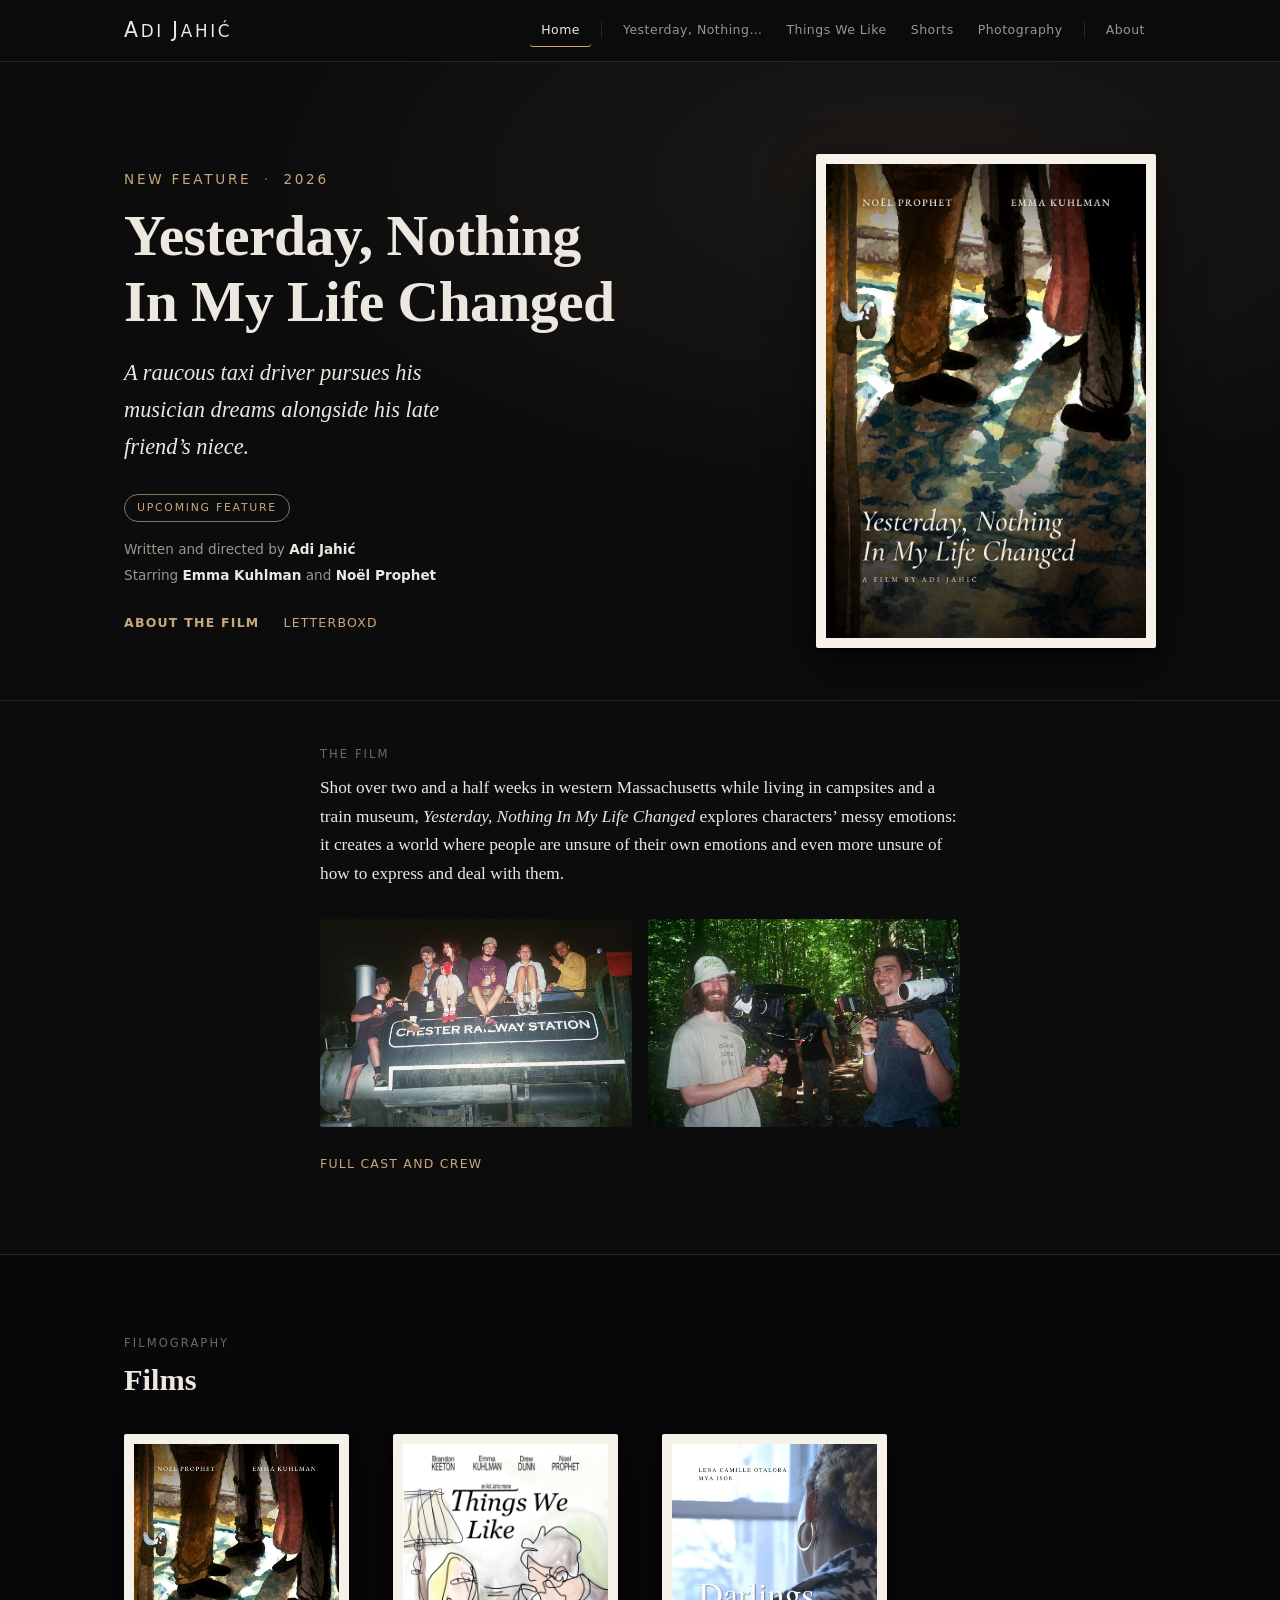
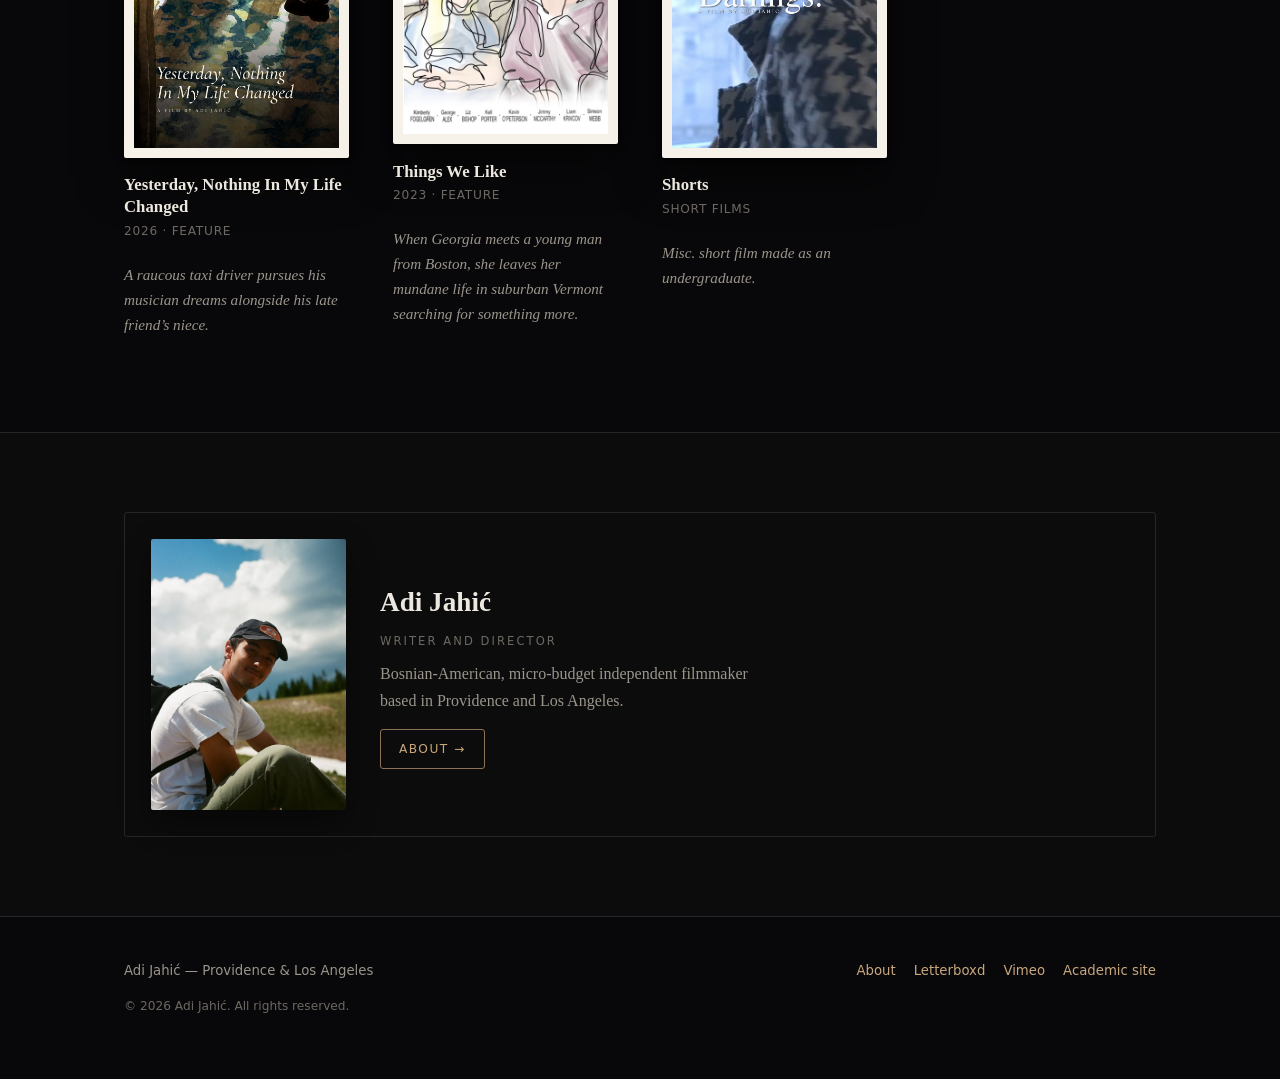
==== index.html @ 321cca29 "Shorts: Darlings and Words That Can't Be Unsaid, with credits and loglines" ====
<!DOCTYPE html>
<html lang="en">
<head>
<meta charset="UTF-8">
<meta name="viewport" content="width=device-width, initial-scale=1.0">
<title>Adi Jahić — Films</title>
<meta name="description" content="Films by Adi Jahić, micro-budget independent filmmaker based in Providence and Los Angeles. Yesterday, Nothing In My Life Changed (2026) and Things We Like (2023).">
<meta name="author" content="Adi Jahić">
<link rel="icon" href="images/favicon_io/favicon.ico" sizes="any">
<link rel="icon" href="images/favicon_io/favicon-32x32.png" sizes="32x32" type="image/png">
<link rel="icon" href="images/favicon_io/favicon-16x16.png" sizes="16x16" type="image/png">
<link rel="apple-touch-icon" href="images/favicon_io/apple-touch-icon.png">
<link rel="manifest" href="images/favicon_io/site.webmanifest">
<link rel="canonical" href="https://filmsbyadijahic.com/">
<meta property="og:url" content="https://filmsbyadijahic.com/">
<meta property="og:type" content="website">
<meta property="og:site_name" content="Adi Jahić — Films">
<meta property="og:title" content="Yesterday, Nothing In My Life Changed">
<meta property="og:description" content="A raucous taxi driver pursues his musician dreams alongside his late friend's niece. A new feature written and directed by Adi Jahić.">
<meta property="og:image" content="images/ynimlc-poster-cropped.jpg">
<link rel="stylesheet" href="css/styles.css?v=202610011833">
</head>
<body>

<!-- ======================= HEADER / NAV ======================= -->
<header class="site-header">
  <nav class="nav-inner" aria-label="Main">
    <a class="brand" href="/"><span class="brand-cap">A</span>di <span class="brand-cap">J</span>ahić</a>
    <button class="nav-toggle" type="button" aria-expanded="false" aria-controls="nav-links">Menu</button>
    <ul class="nav-links" id="nav-links">
      <li><a href="/" aria-current="page">Home</a></li>
      <li class="nav-sep" aria-hidden="true"></li>
      <li><a href="films/yesterday-nothing-in-my-life-changed.html" title="Yesterday, Nothing In My Life Changed">Yesterday, Nothing&hellip;</a></li>
      <li><a href="films/things-we-like.html">Things We Like</a></li>
      <li><a href="films/shorts.html">Shorts</a></li>
      <li><a href="photography.html">Photography</a></li>
      <li class="nav-sep" aria-hidden="true"></li>
      <li><a href="about.html">About</a></li>
    </ul>
  </nav>
</header>

<main>

  <!-- ======================= HERO: THE NEW FEATURE ======================= -->
  <section class="hero">
    <div class="hero-inner">
      <div>
        <p class="eyebrow">New feature <span class="dot">&middot;</span> 2026</p>
        <h1 class="hero-title">Yesterday, Nothing In My Life Changed</h1>
        <p class="hero-logline">A raucous taxi driver pursues his musician dreams alongside his late friend&rsquo;s niece.</p>
        <p class="status">Upcoming feature</p>
        <p class="hero-credit">
          Written and directed by <strong>Adi Jahić</strong><br>
          Starring <strong>Emma Kuhlman</strong> and <strong>Noël Prophet</strong>
        </p>
        <div class="btn-row">
          <a class="btn btn-primary" href="films/yesterday-nothing-in-my-life-changed.html">About the film</a>
          <a class="btn" href="https://boxd.it/NCqI" target="_blank" rel="noopener">Letterboxd</a>
        </div>
      </div>
      <a class="poster poster-hero" href="films/yesterday-nothing-in-my-life-changed.html">
      <img src="images/ynimlc-poster-cropped.jpg" alt="Poster for Yesterday, Nothing In My Life Changed: a watercolour looking up from the floor at figures standing on a patterned carpet." width="810" height="1200">
      </a>
    </div>
  </section>

  <!-- ======================= THE FILM ======================= -->
  <section class="section section-note">
    <div class="wrap note-col">
      <p class="eyebrow">The film</p>
      <p class="film-note">Shot over two and a half weeks in western Massachusetts while living in
      campsites and a train museum, <em>Yesterday, Nothing In My Life Changed</em> explores
      characters&rsquo; messy emotions: it creates a world where people are unsure of their own
      emotions and even more unsure of how to express and deal with them.</p>
      <ul class="note-shots">
        <li><img src="images/bts/web/00018_19A.jpg" alt="The cast and crew on the Chester Railway Station sign" width="1199" height="800" loading="lazy" decoding="async"></li>
        <li><img src="images/bts/web/00089_25A.jpg" alt="The camera crew shooting in the woods in western Massachusetts" width="1199" height="800" loading="lazy" decoding="async"></li>
      </ul>
      <div class="btn-row">
        <a class="btn" href="films/yesterday-nothing-in-my-life-changed.html">Full cast and crew</a>
      </div>
    </div>
  </section>


  <!-- ======================= FILM INDEX ======================= -->
  <section class="section section-sunken">
    <div class="wrap">
      <div class="section-head">
        <p class="eyebrow">Filmography</p>
        <h2>Films</h2>
      </div>

      <ul class="film-grid">
        <li>
          <a class="poster" href="films/yesterday-nothing-in-my-life-changed.html">
            <img src="images/ynimlc-poster-cropped.jpg" alt="Poster for Yesterday, Nothing In My Life Changed: a watercolour looking up from the floor at figures standing on a patterned carpet." width="810" height="1200">
          </a>
          <p class="film-card-title">Yesterday, Nothing In My Life Changed</p>
          <p class="film-card-meta">2026 &middot; Feature</p>
          <p class="film-card-logline">A raucous taxi driver pursues his musician dreams alongside his late friend&rsquo;s niece.</p>
        </li>

        <li>
          <a class="poster" href="films/things-we-like.html">
            <img src="images/things-we-like-poster.webp" alt="Poster for Things We Like" width="904" height="1280">
          </a>
          <p class="film-card-title">Things We Like</p>
          <p class="film-card-meta">2023 &middot; Feature</p>
          <p class="film-card-logline">When Georgia meets a young man from Boston, she leaves her mundane life in suburban Vermont searching for something more.</p>
        </li>

        <li>
          <a class="poster" href="films/shorts.html">
            <img src="images/darlings-poster.jpg" alt="Poster for Darlings: a woman at a window, seen from behind." width="810" height="1200">
          </a>
          <p class="film-card-title">Shorts</p>
          <p class="film-card-meta">Short films</p>
          <p class="film-card-logline">Misc. short film made as an undergraduate.</p>
        </li>
      </ul>
    </div>
  </section>


  <!-- ======================= WHO MADE THESE ======================= -->
  <section class="section">
    <div class="wrap">
      <a class="about-band" href="about.html">
        <img src="images/me.JPEG" alt="Adi Jahić" width="1024" height="1545">
        <div class="about-band-text">
          <p class="about-band-name">Adi Jahić</p>
          <p class="eyebrow">Writer and director</p>
          <p class="about-band-bio">Bosnian-American, micro-budget independent filmmaker based in
            Providence and Los Angeles.</p>
          <p class="about-band-more">About <span aria-hidden="true">&rarr;</span></p>
        </div>
      </a>
    </div>
  </section>
</main>

<!-- ======================= FOOTER ======================= -->
<footer class="site-footer">
  <div class="footer-inner">
    <div>
      <p>Adi Jahić &mdash; Providence &amp; Los Angeles</p>
      <p class="footer-note">&copy; <span data-year>2026</span> Adi Jahić. All rights reserved.</p>
    </div>
    <ul class="footer-links">
      <li><a href="about.html">About</a></li>
      <li><a href="https://letterboxd.com/godspeed_aj/" target="_blank" rel="noopener">Letterboxd</a></li>
      <li><a href="https://vimeo.com/adijahic" target="_blank" rel="noopener">Vimeo</a></li>
      <li><a href="https://adijahic.github.io" target="_blank" rel="noopener">Academic site</a></li>
    </ul>
  </div>
</footer>

<script src="js/site.js"></script>
</body>
</html>
---- css/styles.css ----
/* ==========================================================================
   adijahicfilm — site styles
   Dark "screening room" palette. The posters are hand-drawn line art on
   white, so they are mounted as lit paper against the dark page.
   ========================================================================== */

:root {
  --bg:          #0c0c0d;
  --bg-raised:   #141416;
  --bg-sunken:   #08080a;
  --rule:        #26262a;
  --text:        #ece7df;
  --text-muted:  #9b958b;
  --text-faint:  #6d6862;
  --accent:      #c9a77c;   /* warm pencil-and-paper tone from the posters */
  --accent-soft: #8c7358;
  --paper:       #f6f2ea;
  --maxw:        1080px;
  --maxw-prose:  680px;
  --serif: "Iowan Old Style", "Palatino Linotype", Palatino, Georgia, "Times New Roman", serif;
  --sans:  ui-sans-serif, system-ui, -apple-system, "Segoe UI", Helvetica, Arial, sans-serif;
}

* { box-sizing: border-box; }

html { -webkit-text-size-adjust: 100%; }

body {
  margin: 0;
  background-color: var(--bg);
  color: var(--text);
  font-family: var(--serif);
  font-size: 18px;
  line-height: 1.65;
  -webkit-font-smoothing: antialiased;
}

img { max-width: 100%; height: auto; display: block; }

a { color: var(--accent); text-decoration: none; }
a:hover, a:focus-visible { color: var(--text); text-decoration: underline; text-underline-offset: 3px; }

:focus-visible { outline: 2px solid var(--accent); outline-offset: 3px; }

h1, h2, h3 { font-family: var(--serif); font-weight: 600; line-height: 1.15; margin: 0 0 0.5em; }
h1 { font-size: clamp(2.1rem, 5.5vw, 3.6rem); letter-spacing: -0.01em; }
h2 { font-size: clamp(1.4rem, 3vw, 1.9rem); }
h3 { font-size: 1.15rem; }
p  { margin: 0 0 1.1em; }

.wrap      { max-width: var(--maxw);       margin-inline: auto; padding-inline: 24px; }
.wrap-prose{ max-width: var(--maxw-prose); margin-inline: auto; padding-inline: 24px; }

/* Small caps label used above section headings and hero titles */
.eyebrow {
  font-family: var(--sans);
  font-size: 0.72rem;
  letter-spacing: 0.18em;
  text-transform: uppercase;
  color: var(--text-faint);
  margin: 0 0 0.9em;
}
.eyebrow .dot { color: var(--accent-soft); padding: 0 0.4em; }

/* --------------------------------------------------------------------------
   Header / navigation — one tab per film
   -------------------------------------------------------------------------- */

.site-header {
  position: sticky;
  top: 0;
  z-index: 50;
  background: rgba(12, 12, 13, 0.92);
  backdrop-filter: blur(8px);
  border-bottom: 1px solid var(--rule);
}
.nav-inner {
  max-width: var(--maxw);
  margin-inline: auto;
  padding: 14px 24px;
  display: flex;
  align-items: center;
  gap: 20px;
}
.brand {
  font-family: var(--sans);
  font-size: 1.05rem;
  letter-spacing: 0.16em;
  text-transform: uppercase;
  color: var(--text);
  white-space: nowrap;
  line-height: 1;
}
/* Both initials set a size up from the rest, the way a masthead would */
.brand-cap { font-size: 1.22em; }
.brand:hover { color: var(--accent); text-decoration: none; }

.nav-toggle {
  display: none;
  margin-left: auto;
  background: none;
  border: 1px solid var(--rule);
  border-radius: 4px;
  color: var(--text-muted);
  font-family: var(--sans);
  font-size: 0.75rem;
  letter-spacing: 0.12em;
  text-transform: uppercase;
  padding: 7px 12px;
  cursor: pointer;
}

.nav-links {
  list-style: none;
  display: flex;
  flex-wrap: wrap;
  align-items: center;
  gap: 4px 2px;
  margin: 0 0 0 auto;
  padding: 0;
}
.nav-links a {
  display: block;
  font-family: var(--sans);
  font-size: 0.78rem;
  letter-spacing: 0.04em;
  color: var(--text-muted);
  padding: 6px 11px;
  border-radius: 3px;
  white-space: nowrap;
}
.nav-links a:hover { color: var(--text); background: var(--bg-raised); text-decoration: none; }
.nav-links a[aria-current="page"] { color: var(--text); box-shadow: inset 0 -1px 0 var(--accent); }
.nav-links .nav-sep {
  width: 1px; height: 16px; background: var(--rule); margin: 0 8px;
}

/* --------------------------------------------------------------------------
   Home hero — the new feature
   -------------------------------------------------------------------------- */

/* The hero's eyebrow carries "NEW FEATURE" - larger and in the accent so it
   reads before the title, unlike the quiet eyebrows elsewhere. */
.hero .eyebrow {
  font-size: 0.85rem;
  letter-spacing: 0.2em;
  color: var(--accent);
}

.hero {
  border-bottom: 1px solid var(--rule);
  background:
    radial-gradient(1100px 520px at 72% 18%, rgba(201, 167, 124, 0.09), transparent 62%),
    var(--bg);
}
.hero-inner {
  max-width: var(--maxw);
  margin-inline: auto;
  padding: clamp(43px, 7.2vw, 94px) 24px clamp(32px, 4.2vw, 52px);
  display: grid;
  grid-template-columns: minmax(0, 1fr) minmax(240px, 340px);
  gap: clamp(32px, 6vw, 72px);
  align-items: center;
}
.hero-title { margin-bottom: 0.35em; text-wrap: balance; }
.hero-logline {
  font-size: clamp(1.1rem, 2.2vw, 1.4rem);
  font-style: italic;
  color: var(--text);
  max-width: 34ch;
  margin-bottom: 1.1em;
}
.hero-credit {
  font-family: var(--sans);
  font-size: 0.85rem;
  line-height: 1.9;
  color: var(--text-muted);
  margin-bottom: 1.8em;
}
.hero-credit strong { color: var(--text); font-weight: 600; }

/* Status pill */
.status {
  display: inline-block;
  font-family: var(--sans);
  font-size: 0.68rem;
  letter-spacing: 0.16em;
  text-transform: uppercase;
  color: var(--accent);
  border: 1px solid var(--accent-soft);
  border-radius: 999px;
  padding: 4px 12px;
  margin-bottom: 1.4em;
}

/* Calls to action read as text links, not buttons. The only true button on
   the site is the About one in the home page's band. */
.btn-row { display: flex; flex-wrap: wrap; gap: 24px; }
.btn {
  font-family: var(--sans);
  font-size: 0.78rem;
  letter-spacing: 0.1em;
  text-transform: uppercase;
  padding: 0;
  border: 0;
  border-radius: 0;
  color: var(--accent);
}
.btn:hover { color: var(--text); text-decoration: underline; text-underline-offset: 5px; }
.btn-primary { background: none; border: 0; color: var(--accent); font-weight: 600; }
.btn-primary:hover { background: none; color: var(--text); }

/* --------------------------------------------------------------------------
   Poster mount — white line art presented as lit paper
   -------------------------------------------------------------------------- */

.poster {
  display: block;            /* .poster is used on <a>, which is inline by default */
  background: var(--paper);
  padding: 10px;
  border-radius: 2px;
  box-shadow: 0 2px 4px rgba(0,0,0,0.5), 0 18px 46px rgba(0,0,0,0.55);
  transition: transform 0.35s ease, box-shadow 0.35s ease;
}
.poster img { width: 100%; }
a.poster:hover { transform: translateY(-3px); box-shadow: 0 4px 8px rgba(0,0,0,0.5), 0 26px 60px rgba(0,0,0,0.6); }
.poster-hero { max-width: 340px; margin-inline: auto; }

/* Wide key still under a film hero */
.banner-wrap {
  max-width: var(--maxw);
  margin-inline: auto;
  padding: clamp(25px, 3.6vw, 47px) 24px 0;
}
.film-banner {
  width: 100%;
  border-radius: 2px;
  box-shadow: 0 18px 46px rgba(0, 0, 0, 0.5);
}

/* Responsive video embed (Vimeo) */
.video-embed {
  position: relative;
  aspect-ratio: 16 / 9;
  background: var(--bg-raised);
  border-radius: 2px;
  overflow: hidden;
  box-shadow: 0 18px 46px rgba(0, 0, 0, 0.5);
}
.video-embed iframe {
  position: absolute;
  inset: 0;
  width: 100%;
  height: 100%;
  border: 0;
}

/* Home page "The film": the director's note plus two frames from the shoot */
.film-note {
  max-width: 60ch;
  font-size: 1.08rem;
  margin-bottom: 0;
}
.note-shots {
  display: grid;
  grid-template-columns: repeat(2, minmax(0, 1fr));
  gap: 16px;
  list-style: none;
  margin: 1.8em 0 1.6em;
  padding: 0;
}

/* Home hero: the note and two frames live inside the hero panel rather than in
   a section of their own, sharing one centred measure under the title block. */
/* Label, note, frames and link all share one centred measure; the text sits
   flush left inside it rather than centred line by line. */
.note-col > * {
  max-width: 640px;
  margin-inline: auto;
}
.note-col .film-note { max-width: 640px; }
.note-col .note-shots { margin: 1.7em auto 1.5em; }
.note-shots img {
  width: 100%;
  display: block;
  border-radius: 2px;
  background: var(--bg-raised);
}
@media (max-width: 520px) {
  .note-shots { grid-template-columns: minmax(0, 1fr); gap: 12px; }
}

/* --------------------------------------------------------------------------
   Sections
   -------------------------------------------------------------------------- */

.section { padding: clamp(43px, 6.3vw, 79px) 0; }
.section-note { padding-top: clamp(28px, 3.5vw, 44px); }
.section + .section { border-top: 1px solid var(--rule); }
.section-sunken { background: var(--bg-sunken); }
.section-head { margin-bottom: 2em; }
.section-head h2 { margin-bottom: 0.2em; }
.lede { font-size: 1.12rem; color: var(--text-muted); max-width: 60ch; }

/* Film index grid — one card per film */
.film-grid {
  display: grid;
  grid-template-columns: repeat(auto-fill, minmax(210px, 1fr));
  gap: clamp(26px, 4vw, 44px);
  list-style: none;
  margin: 0;
  padding: 0;
}
.film-grid > li { display: flex; flex-direction: column; }
.film-grid .poster, .film-grid .poster-empty { width: 100%; }

.film-card-title {
  font-family: var(--serif);
  font-size: 1.05rem;
  font-weight: 600;
  color: var(--text);
  margin: 1em 0 0.15em;
  line-height: 1.3;
}
.film-card-title a { color: inherit; }
.film-card-title a:hover { color: var(--accent); text-decoration: none; }

.film-card-meta {
  font-family: var(--sans);
  font-size: 0.76rem;
  letter-spacing: 0.06em;
  color: var(--text-faint);
  text-transform: uppercase;
}
.film-card-logline { font-size: 0.95rem; font-style: italic; color: var(--text-muted); margin-top: 0.5em; }

/* Placeholder poster block for films with no art yet */
.poster-empty {
  display: flex;
  width: 100%;
  background: var(--bg-raised);
  border: 1px dashed var(--rule);
  border-radius: 2px;
  aspect-ratio: 5 / 7;
  display: flex;
  align-items: center;
  justify-content: center;
  font-family: var(--sans);
  font-size: 0.72rem;
  letter-spacing: 0.14em;
  text-transform: uppercase;
  color: var(--text-faint);
  text-align: center;
  padding: 16px;
}

/* --------------------------------------------------------------------------
   Film detail pages
   -------------------------------------------------------------------------- */

.film-hero {
  border-bottom: 1px solid var(--rule);
  padding: clamp(36px, 5.4vw, 68px) 0 clamp(32px, 4.5vw, 58px);
}
.film-hero-inner {
  max-width: var(--maxw);
  margin-inline: auto;
  padding-inline: 24px;
  display: grid;
  grid-template-columns: minmax(220px, 300px) minmax(0, 1fr);
  gap: clamp(28px, 5vw, 60px);
  align-items: start;
}
.film-meta {
  font-family: var(--sans);
  font-size: 0.8rem;
  letter-spacing: 0.06em;
  color: var(--text-muted);
  margin-bottom: 1.4em;
}
.film-meta span + span::before { content: "·"; color: var(--accent-soft); padding: 0 0.6em; }

/* Credits list */
.credits { list-style: none; margin: 0; padding: 0; font-family: var(--sans); font-size: 0.88rem; }
.credits li {
  display: grid;
  grid-template-columns: minmax(110px, 150px) minmax(0, 1fr);
  gap: 18px;
  padding: 9px 0;
  border-bottom: 1px solid var(--rule);
}
.credits li:last-child { border-bottom: 0; }
.credits dt, .credits .role {
  color: var(--text-faint);
  font-size: 0.72rem;
  letter-spacing: 0.12em;
  text-transform: uppercase;
  padding-top: 2px;
}
.credits .name { color: var(--text); }

/* Press / festival lists */
.list-plain { list-style: none; margin: 0; padding: 0; }
.list-plain li { padding: 10px 0; border-bottom: 1px solid var(--rule); font-size: 0.98rem; }
.list-plain li:last-child { border-bottom: 0; }
.list-plain .source {
  font-family: var(--sans);
  font-size: 0.72rem;
  letter-spacing: 0.12em;
  text-transform: uppercase;
  color: var(--text-faint);
  display: block;
}

/* Pull quote */
.quote {
  border-left: 2px solid var(--accent-soft);
  padding: 4px 0 4px 24px;
  margin: 0 0 1.6em;
  font-size: 1.08rem;
  font-style: italic;
  color: var(--text);
}
.quote cite {
  display: block;
  margin-top: 0.7em;
  font-family: var(--sans);
  font-size: 0.74rem;
  font-style: normal;
  letter-spacing: 0.12em;
  text-transform: uppercase;
  color: var(--text-muted);
}
.quote cite a { color: inherit; }
.quote cite a:hover { color: var(--accent); }

/* Second line of an attribution: who they are, in sentence case */
.quote cite .cite-role {
  display: block;
  margin-top: 3px;
  font-size: 0.76rem;
  letter-spacing: 0.01em;
  text-transform: none;
  color: var(--text-faint);
}

/* Several quotes in a row need a little air between them */
.quote + .quote { margin-top: 2em; }

/* Stills gallery */
.stills {
  display: grid;
  grid-template-columns: repeat(auto-fit, minmax(240px, 1fr));
  gap: 16px;
  list-style: none;
  margin: 0;
  padding: 0;
}
/* Behind-the-scenes runs four across, stepping down on narrower screens */
.stills-4 { grid-template-columns: repeat(4, minmax(0, 1fr)); }
@media (max-width: 900px) { .stills-4 { grid-template-columns: repeat(3, minmax(0, 1fr)); } }
@media (max-width: 640px) { .stills-4 { grid-template-columns: repeat(2, minmax(0, 1fr)); gap: 12px; } }
/* A row of exactly four halves to 2 x 2, rather than 3 + an orphan */
@media (max-width: 900px) { .stills-quad { grid-template-columns: repeat(2, minmax(0, 1fr)); } }
.stills img {
  width: 100%;
  display: block;
  border-radius: 2px;
}
.still-empty {
  background: var(--bg-raised);
  border: 1px dashed var(--rule);
  aspect-ratio: 16 / 9;
  display: flex;
  align-items: center;
  justify-content: center;
  font-family: var(--sans);
  font-size: 0.7rem;
  letter-spacing: 0.14em;
  text-transform: uppercase;
  color: var(--text-faint);
}

/* Marker for sections still to be filled in */
.todo {
  font-family: var(--sans);
  font-size: 0.78rem;
  color: var(--text-faint);
  background: var(--bg-raised);
  border-left: 2px solid var(--accent-soft);
  padding: 12px 16px;
  margin-bottom: 1.2em;
}

/* About page portrait */
.about-grid {
  display: grid;
  /* size the first column to the portrait itself so the text sits beside it */
  grid-template-columns: minmax(0, max-content) minmax(0, 1fr);
  row-gap: clamp(22px, 3vw, 34px);
  column-gap: clamp(38px, 5.5vw, 72px);
  align-items: start;
}
.about-grid h1 { font-size: clamp(1.75rem, 3.4vw, 2.5rem); }
/* About page: portrait top-left, text beside it, captioned photos beneath the
   portrait. On phones the extra photos move below the text, full width. */
.about-me    { grid-column: 1; grid-row: 1; }
.about-text  { grid-column: 2; grid-row: 1 / span 2; }
.about-extra { grid-column: 1; grid-row: 2; margin-top: 22px; }

.about-photos {
  width: 260px;
  max-width: 100%;
  display: flex;
  flex-direction: column;
  gap: 22px;
}
.about-photos figure { margin: 0; }
.about-photos img {
  width: 100%;
  border-radius: 2px;
  box-shadow: 0 16px 40px rgba(0, 0, 0, 0.5);
}
.about-photos figcaption {
  font-family: var(--sans);
  font-size: 0.72rem;
  line-height: 1.5;
  color: var(--text-faint);
  margin-top: 8px;
}
.portrait { max-width: 100%; border-radius: 2px; box-shadow: 0 16px 40px rgba(0,0,0,0.5); }
.about-contact-head { margin-top: 1.6em; }
.panel-head { margin-top: 2em; }


/* --------------------------------------------------------------------------
   Photography page
   -------------------------------------------------------------------------- */

.photo-intro {
  padding-top: clamp(36px, 5.4vw, 76px);
  padding-bottom: clamp(16px, 2.7vw, 27px);
}
.photo-intro h1 { margin-bottom: 0.3em; }

/* Jump links, sticky under the site header */
.photo-nav {
  position: sticky;
  top: var(--header-h, 54px);
  z-index: 40;
  background: rgba(12, 12, 13, 0.94);
  backdrop-filter: blur(8px);
  border-top: 1px solid var(--rule);
  border-bottom: 1px solid var(--rule);
  padding: 11px 0;
  margin-bottom: clamp(27px, 3.6vw, 47px);
}
.photo-nav-list {
  list-style: none;
  display: flex;
  flex-wrap: wrap;
  gap: 10px;
  margin: 0;
  padding: 0;
}
.photo-nav-link {
  display: block;
  font-family: var(--sans);
  font-size: 0.74rem;
  letter-spacing: 0.13em;
  text-transform: uppercase;
  color: var(--text-muted);
  border: 1px solid var(--rule);
  border-radius: 999px;
  padding: 9px 17px;
}
.photo-nav-link:hover {
  color: var(--text);
  border-color: var(--accent-soft);
  text-decoration: none;
}
.photo-nav-link.is-active {
  background: var(--accent);
  border-color: var(--accent);
  color: #17130e;
}

.photo-series {
  /* clear the sticky header + jump bar when scrolled to */
  scroll-margin-top: calc(var(--header-h, 54px) + 92px);
  padding-bottom: clamp(40px, 5.4vw, 79px);
}
.series-head { margin-bottom: 1.5em; }
.series-head h2 { margin-bottom: 0.15em; }
.series-meta {
  font-family: var(--sans);
  font-size: 0.75rem;
  letter-spacing: 0.13em;
  text-transform: uppercase;
  color: var(--text-faint);
  margin: 0;
}
.series-meta .dot { color: var(--accent-soft); padding: 0 0.3em; }

/* Masonry-ish columns keep portrait and landscape frames together */
.gallery { columns: 3; column-gap: 18px; }
.shot { break-inside: avoid; margin: 0 0 18px; }
.shot img {
  width: 100%;
  display: block;
  border-radius: 2px;
  background: var(--bg-raised);
}

@media (max-width: 860px) { .gallery { columns: 2; } }
@media (max-width: 520px) { .gallery { columns: 1; } }

@media (prefers-reduced-motion: no-preference) {
  html { scroll-behavior: smooth; }
}

/* --------------------------------------------------------------------------
   Home page "who made these" band - one clickable card through to About
   -------------------------------------------------------------------------- */

.about-band {
  display: grid;
  grid-template-columns: 195px minmax(0, 1fr);
  gap: clamp(20px, 3vw, 34px);
  align-items: center;
  color: var(--text);
  text-decoration: none;
  border: 1px solid var(--rule);
  border-radius: 3px;
  padding: clamp(18px, 2.5vw, 26px);
  transition: border-color 0.25s ease;
}
.about-band:hover { border-color: var(--accent-soft); text-decoration: none; }
.about-band img {
  width: 195px;
  border-radius: 2px;
  box-shadow: 0 12px 30px rgba(0, 0, 0, 0.45);
}
.about-band .eyebrow { margin: 0 0 0.9em; }
.about-band-name {
  font-family: var(--serif);
  font-size: clamp(1.3rem, 2.4vw, 1.7rem);
  font-weight: 600;
  margin: 0 0 0.25em;
}
.about-band-bio {
  color: var(--text-muted);
  font-size: 1rem;
  max-width: 48ch;
  margin-bottom: 0.9em;
}
.about-band-more {
  display: inline-block;
  font-family: var(--sans);
  font-size: 0.76rem;
  letter-spacing: 0.12em;
  text-transform: uppercase;
  color: var(--accent);
  border: 1px solid var(--accent-soft);
  border-radius: 3px;
  padding: 9px 18px;
  margin: 0;
  transition: background 0.25s ease, color 0.25s ease, border-color 0.25s ease;
}
.about-band:hover .about-band-more {
  background: var(--accent);
  border-color: var(--accent);
  color: #17130e;
}

@media (max-width: 600px) {
  .about-band { grid-template-columns: 120px minmax(0, 1fr); gap: 18px; align-items: start; }
  .about-band img { width: 120px; }
}

/* --------------------------------------------------------------------------
   Footer
   -------------------------------------------------------------------------- */

.site-footer {
  border-top: 1px solid var(--rule);
  background: var(--bg-sunken);
  padding: 43px 0 50px;
  font-family: var(--sans);
  font-size: 0.83rem;
  color: var(--text-muted);
}
.footer-inner {
  max-width: var(--maxw);
  margin-inline: auto;
  padding-inline: 24px;
  display: flex;
  flex-wrap: wrap;
  gap: 24px 48px;
  justify-content: space-between;
}
.footer-links { list-style: none; margin: 0; padding: 0; display: flex; flex-wrap: wrap; gap: 18px; }
.footer-note { color: var(--text-faint); font-size: 0.76rem; }

/* --------------------------------------------------------------------------
   Responsive
   -------------------------------------------------------------------------- */

/* Two posters per row on phones instead of one full-width one */
@media (max-width: 600px) {
  .film-grid {
    grid-template-columns: repeat(2, minmax(0, 1fr));
    gap: 18px;
  }
  .film-card-title { font-size: 0.95rem; }
  .film-card-logline { font-size: 0.85rem; }
}

@media (max-width: 860px) {
  body { font-size: 17px; }

  .nav-toggle { display: block; }
  .nav-links {
    display: none;
    width: 100%;
    flex-direction: column;
    align-items: stretch;
    gap: 0;
    margin: 12px 0 4px;
    border-top: 1px solid var(--rule);
  }
  .nav-inner { flex-wrap: wrap; }
  .nav-links.is-open { display: flex; }
  .nav-links a { padding: 12px 4px; border-bottom: 1px solid var(--rule); border-radius: 0; }
  .nav-links .nav-sep { display: none; }

  .hero-inner,
  .film-hero-inner,
  .about-grid {
    grid-template-columns: minmax(0, 1fr);
  }
  .about-me    { grid-column: 1; grid-row: 1; width: min(260px, 100%); }
  .about-text  { grid-column: 1; grid-row: 2; }
  .about-extra { grid-column: 1; grid-row: 3; width: 100%; margin-top: 4px; }
  .about-photos { width: min(260px, 100%); }
  .about-extra.about-photos { width: 100%; }
  .hero-inner { padding-top: 44px; }
  .poster-hero { max-width: 260px; margin-inline: 0; }
  .film-hero-inner .poster { max-width: 240px; }
  .credits li { grid-template-columns: minmax(0, 1fr); gap: 2px; }
}

@media (prefers-reduced-motion: reduce) {
  * { transition: none !important; }
}

@media print {
  body { background: #fff; color: #000; }
  .site-header, .site-footer, .btn-row { display: none; }
}
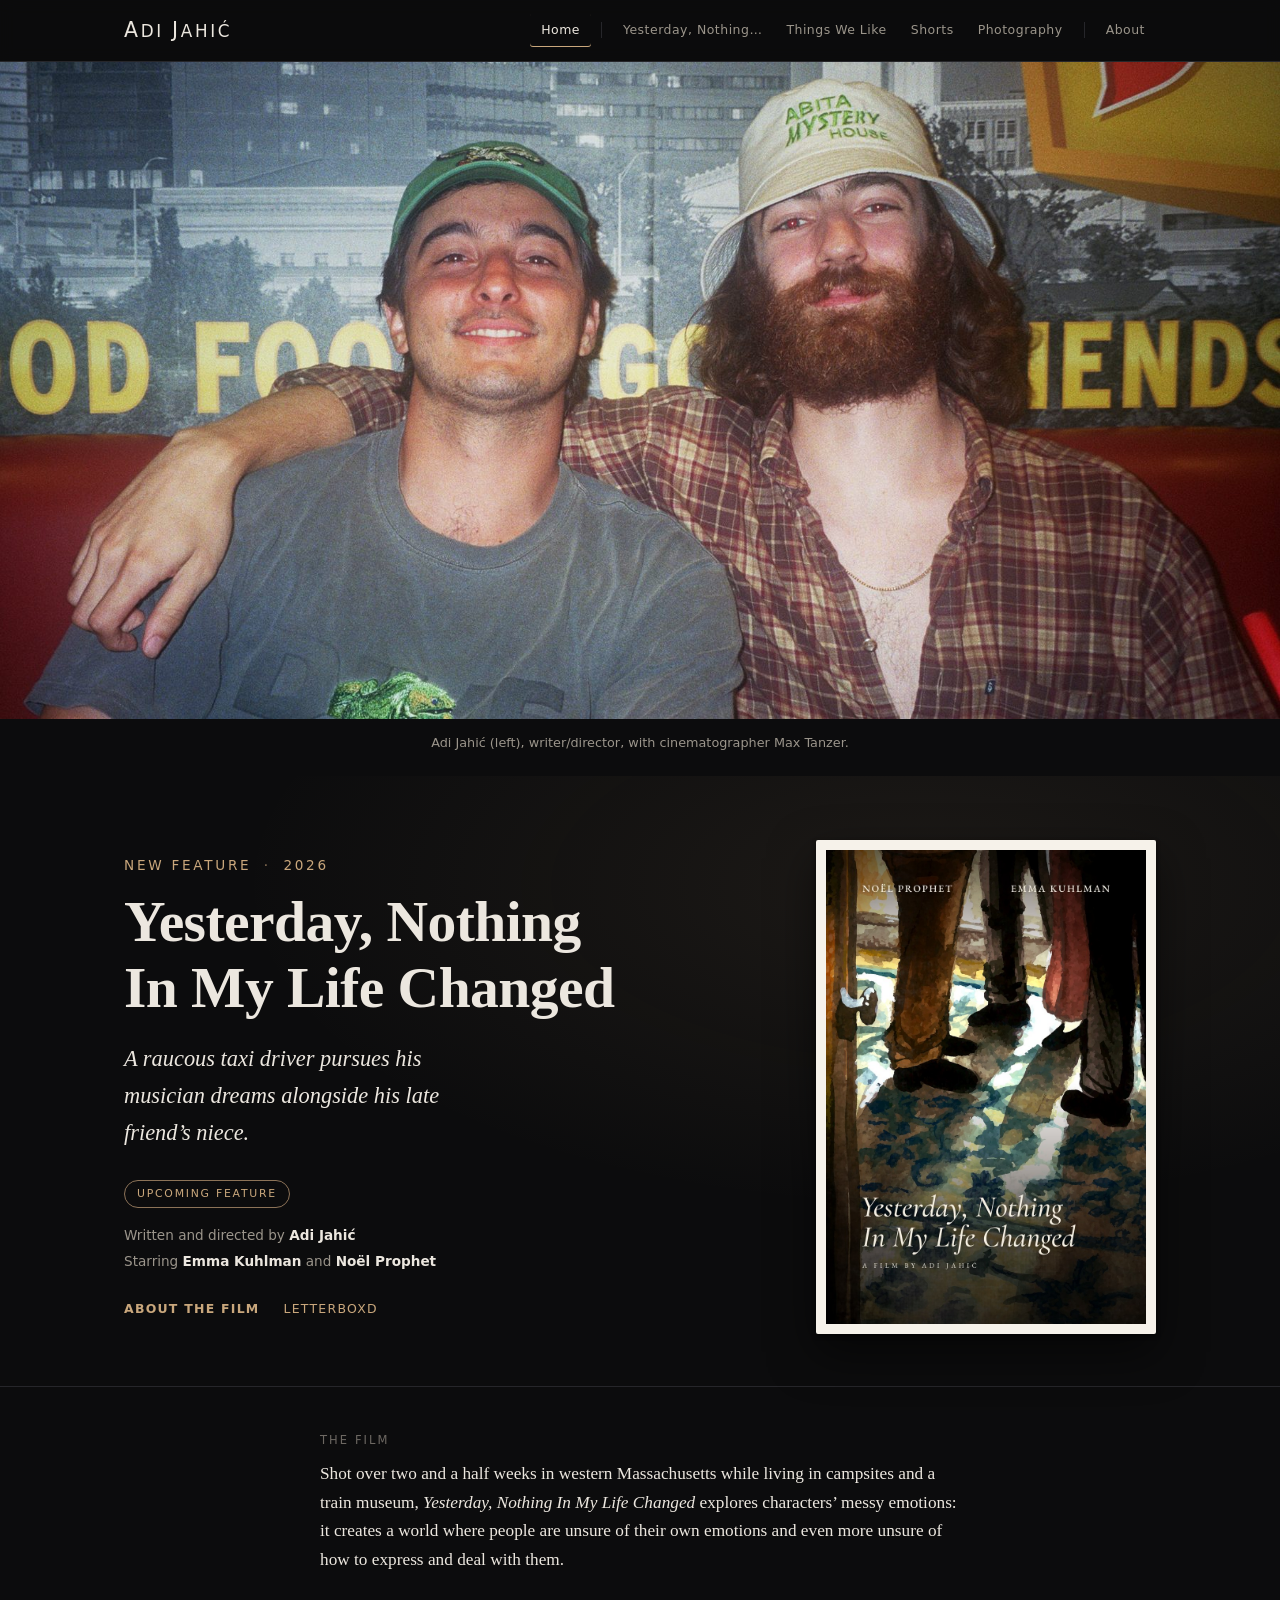
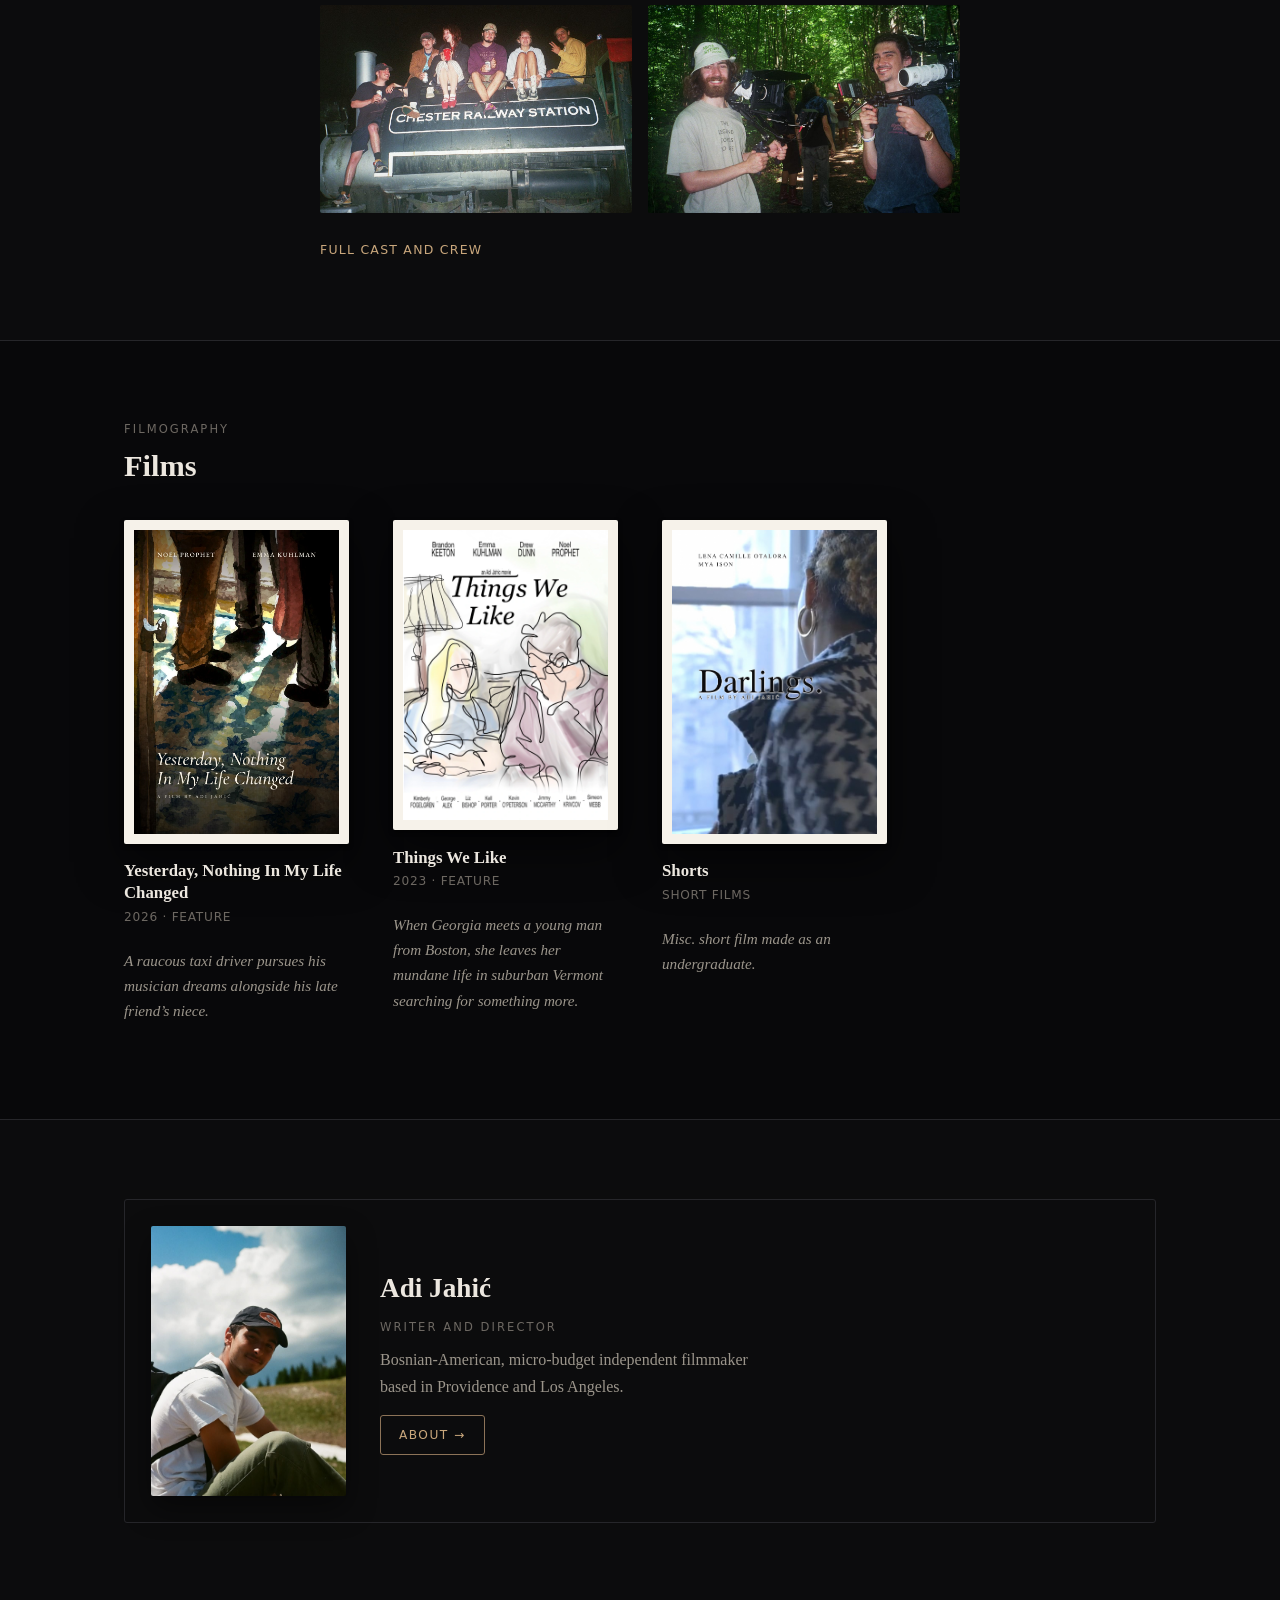
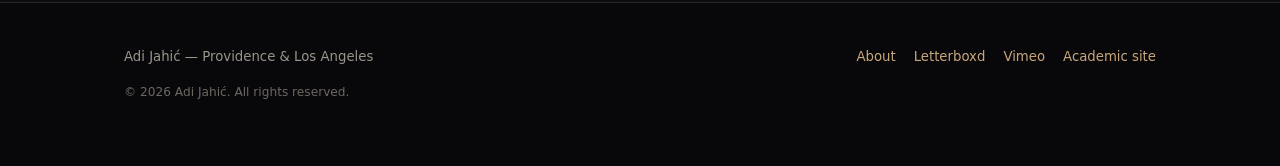
==== commit 0e61e3c8: "Photo-led home hero; shorts pages; Summer camera credit" ====
--- a/index.html
+++ b/index.html
@@ -18,7 +18,7 @@
 <meta property="og:title" content="Yesterday, Nothing In My Life Changed">
 <meta property="og:description" content="A raucous taxi driver pursues his musician dreams alongside his late friend's niece. A new feature written and directed by Adi Jahić.">
 <meta property="og:image" content="images/ynimlc-poster-cropped.jpg">
-<link rel="stylesheet" href="css/styles.css?v=202610011833">
+<link rel="stylesheet" href="css/styles.css?v=202610021420">
 </head>
 <body>
 
@@ -41,6 +41,14 @@
 </header>
 
 <main>
+
+  <!-- ======================= PHOTO ======================= -->
+  <section class="photo-hero">
+    <img src="images/home-hero.jpg" alt="Adi Jahić and Max Tanzer sitting in a diner booth" width="1800" height="925">
+    <div class="wrap">
+      <p class="photo-hero-caption">Adi Jahić (left), writer/director, with cinematographer Max Tanzer.</p>
+    </div>
+  </section>
 
   <!-- ======================= HERO: THE NEW FEATURE ======================= -->
   <section class="hero">
--- a/css/styles.css
+++ b/css/styles.css
@@ -136,6 +136,34 @@
 }
 
 /* --------------------------------------------------------------------------
+   Home photo band — the two of us, full bleed, before anything about the film
+   -------------------------------------------------------------------------- */
+
+/* The file is already cropped to the band we want, so the box carries that
+   same ratio and nothing is cut at any width. */
+.photo-hero img {
+  display: block;
+  width: 100%;
+  aspect-ratio: 1800 / 925;
+  object-fit: cover;
+  object-position: center;
+}
+/* A phone is too narrow for the full strip to have any presence, so there the
+   box is deeper and the sides give instead. */
+@media (max-width: 640px) {
+  .photo-hero img { aspect-ratio: auto; height: clamp(210px, 32vh, 300px); }
+}
+.photo-hero-caption {
+  font-family: var(--sans);
+  font-size: 0.8rem;
+  line-height: 1.6;
+  color: var(--text-muted);
+  text-align: center;
+  margin: 14px 0 0;
+  padding-bottom: clamp(14px, 1.8vw, 22px);
+}
+
+/* --------------------------------------------------------------------------
    Home hero — the new feature
    -------------------------------------------------------------------------- */
 
@@ -156,7 +184,7 @@
 .hero-inner {
   max-width: var(--maxw);
   margin-inline: auto;
-  padding: clamp(43px, 7.2vw, 94px) 24px clamp(32px, 4.2vw, 52px);
+  padding: clamp(30px, 5vw, 66px) 24px clamp(32px, 4.2vw, 52px);
   display: grid;
   grid-template-columns: minmax(0, 1fr) minmax(240px, 340px);
   gap: clamp(32px, 6vw, 72px);
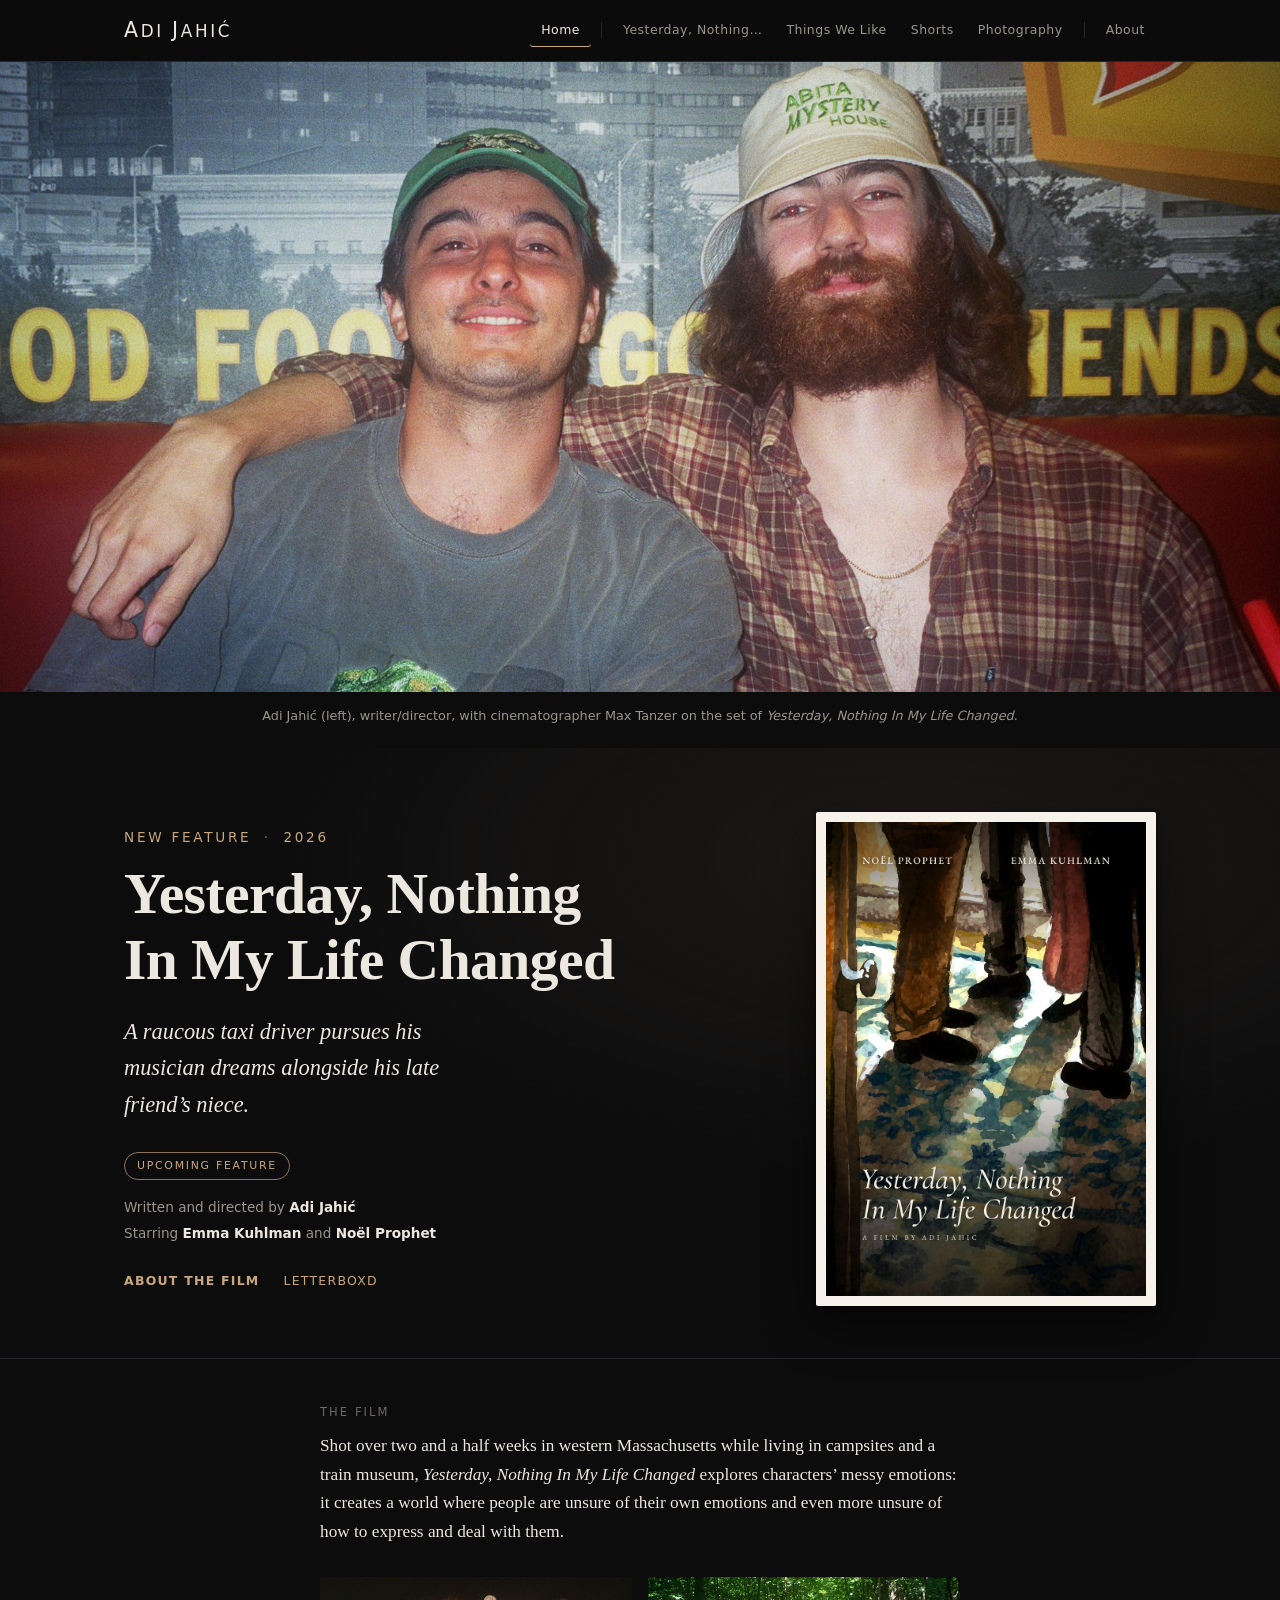
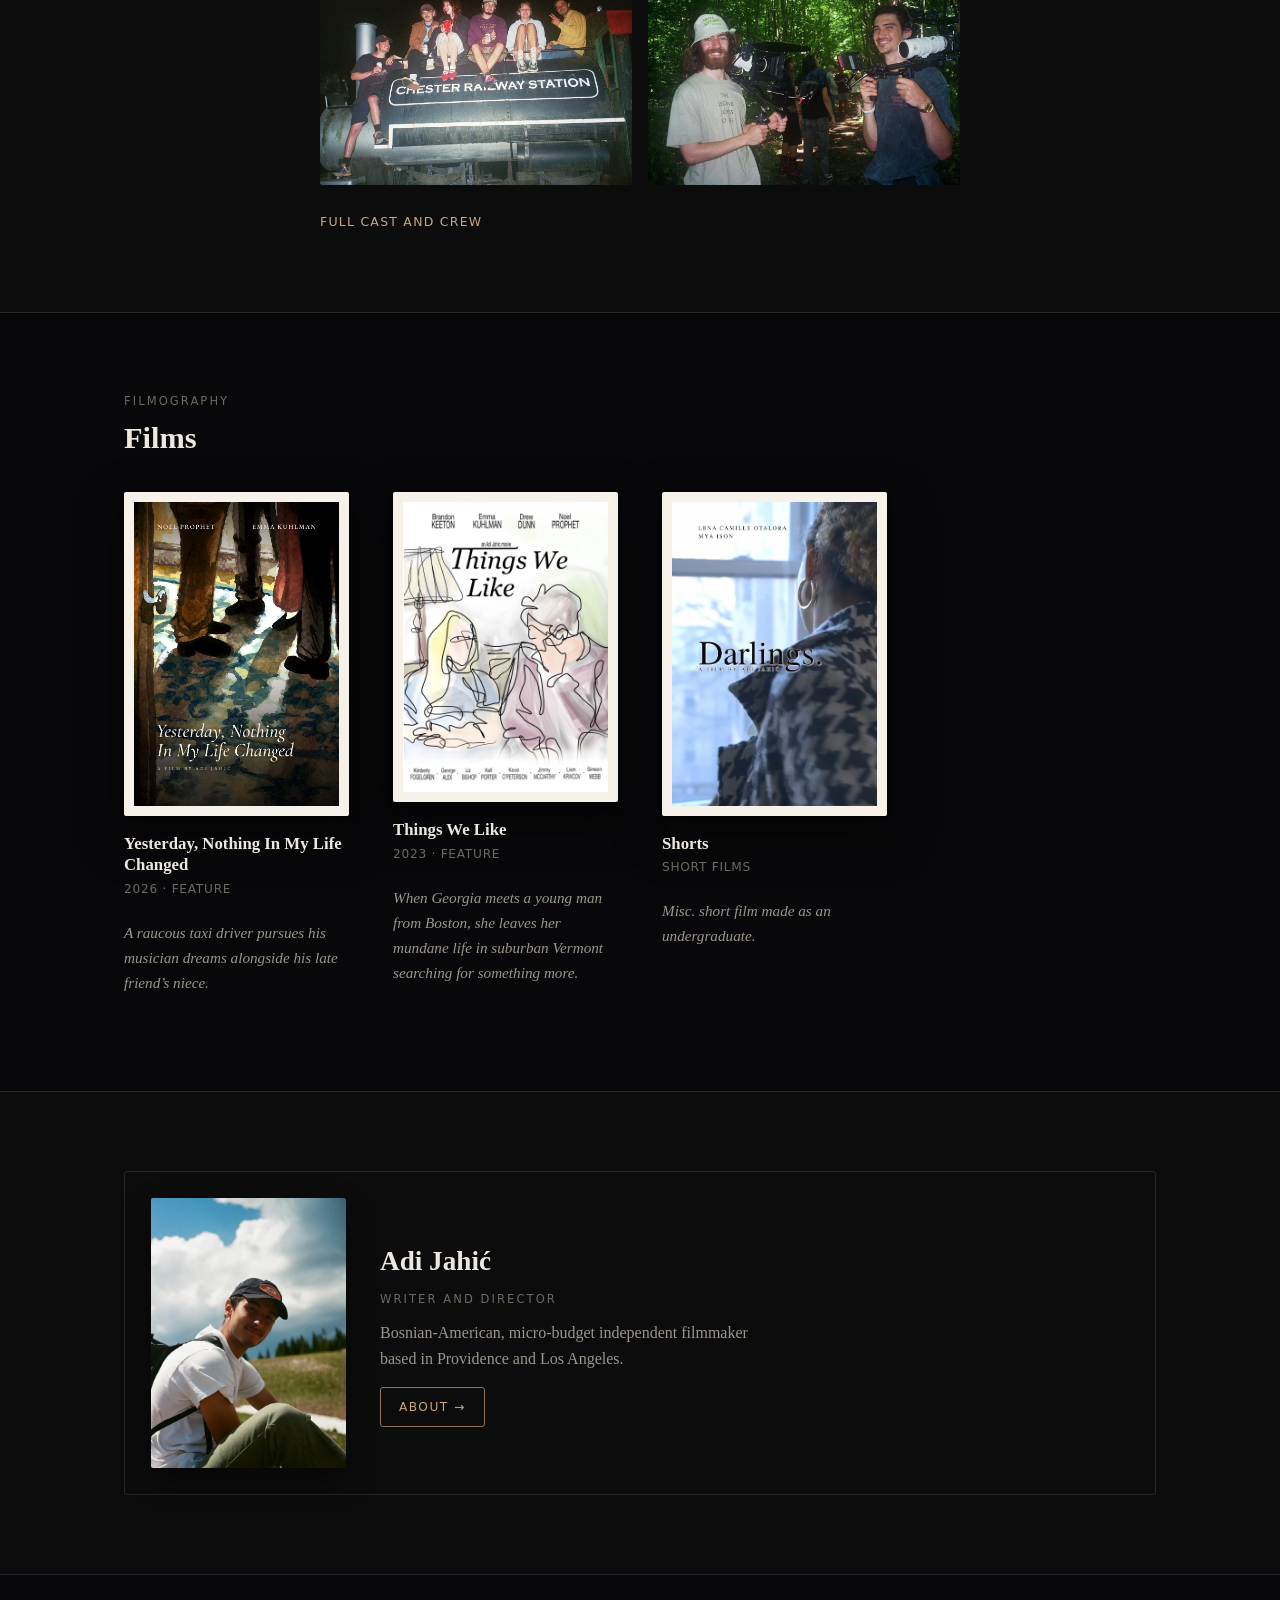
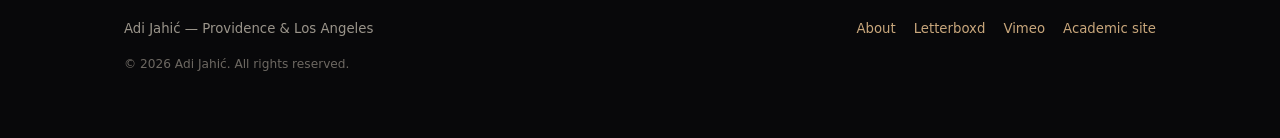
==== commit da605f16: "Photo-led home hero sized to keep the film above the fold" ====
--- a/index.html
+++ b/index.html
@@ -18,7 +18,7 @@
 <meta property="og:title" content="Yesterday, Nothing In My Life Changed">
 <meta property="og:description" content="A raucous taxi driver pursues his musician dreams alongside his late friend's niece. A new feature written and directed by Adi Jahić.">
 <meta property="og:image" content="images/ynimlc-poster-cropped.jpg">
-<link rel="stylesheet" href="css/styles.css?v=202610021420">
+<link rel="stylesheet" href="css/styles.css?v=202610021430">
 </head>
 <body>
 
@@ -44,9 +44,9 @@
 
   <!-- ======================= PHOTO ======================= -->
   <section class="photo-hero">
-    <img src="images/home-hero.jpg" alt="Adi Jahić and Max Tanzer sitting in a diner booth" width="1800" height="925">
+    <img src="images/home-hero.jpg" alt="Adi Jahić and Max Tanzer sitting in a diner booth" width="1800" height="907">
     <div class="wrap">
-      <p class="photo-hero-caption">Adi Jahić (left), writer/director, with cinematographer Max Tanzer.</p>
+      <p class="photo-hero-caption">Adi Jahić (left), writer/director, with cinematographer Max Tanzer on the set of <em>Yesterday, Nothing In My Life Changed</em>.</p>
     </div>
   </section>
 
--- a/css/styles.css
+++ b/css/styles.css
@@ -139,14 +139,17 @@
    Home photo band — the two of us, full bleed, before anything about the film
    -------------------------------------------------------------------------- */
 
-/* The file is already cropped to the band we want, so the box carries that
-   same ratio and nothing is cut at any width. */
+/* Full strip when the window is tall enough; on shorter windows the band
+   gives up height so the top of the new feature is always on the first
+   screen. Pinned to the top so only the bottom (shirt, chest) is ever lost. */
 .photo-hero img {
   display: block;
   width: 100%;
-  aspect-ratio: 1800 / 925;
+  aspect-ratio: 1800 / 907;
+  max-height: max(280px, calc(100vh - 270px));
+  max-height: max(280px, calc(100svh - 270px));
   object-fit: cover;
-  object-position: center;
+  object-position: center top;
 }
 /* A phone is too narrow for the full strip to have any presence, so there the
    box is deeper and the sides give instead. */
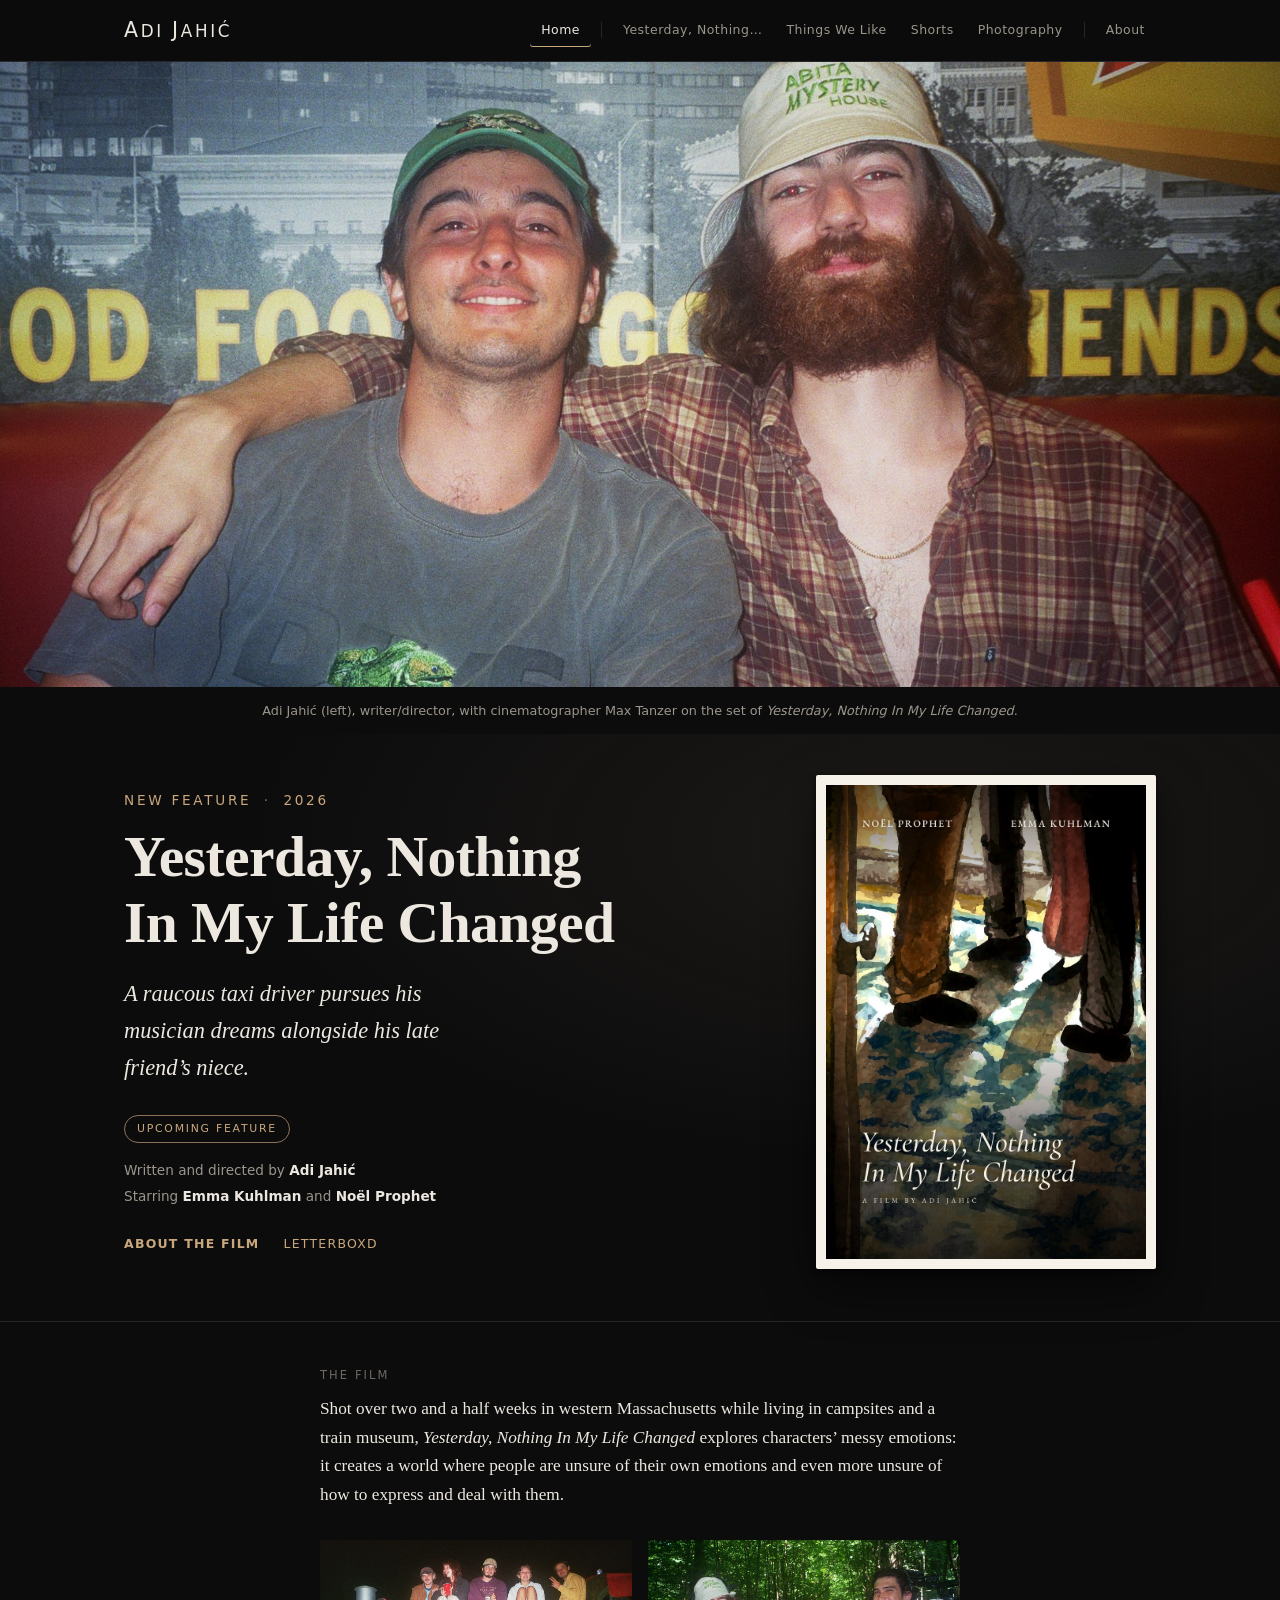
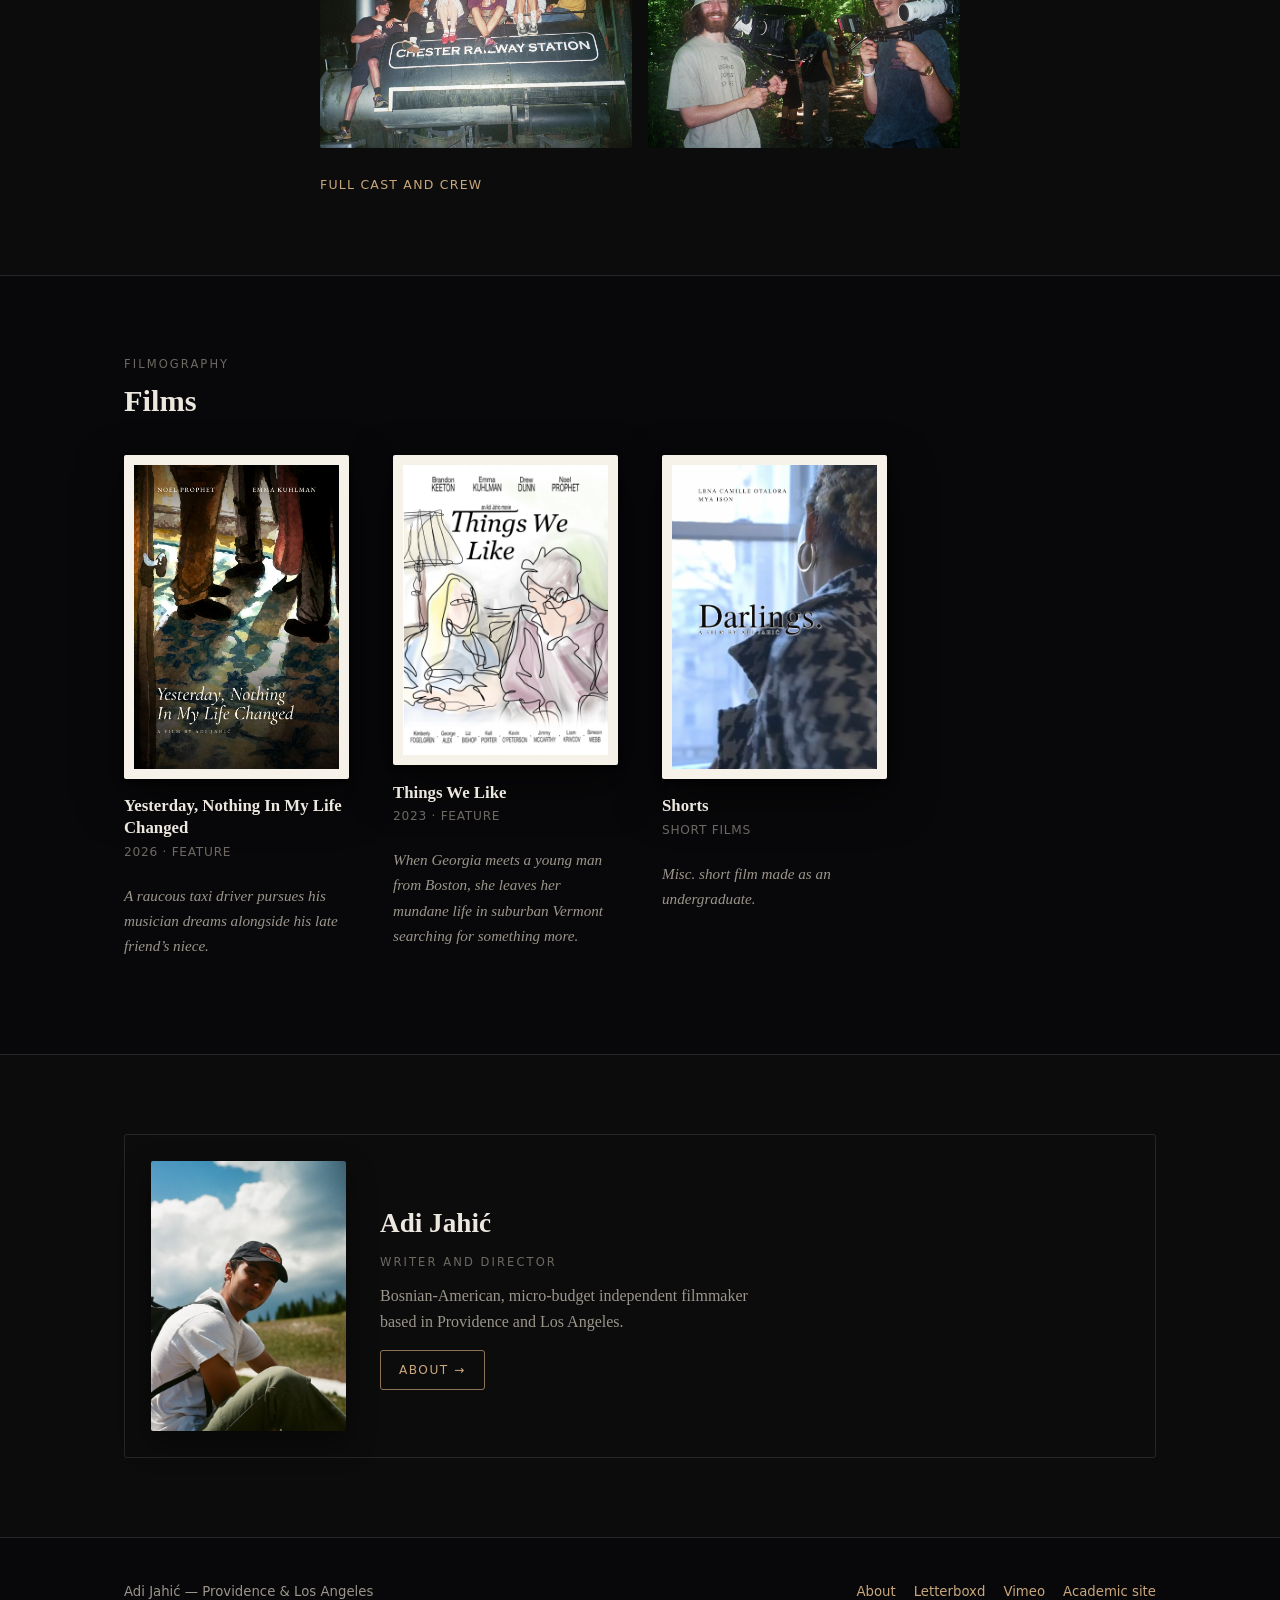
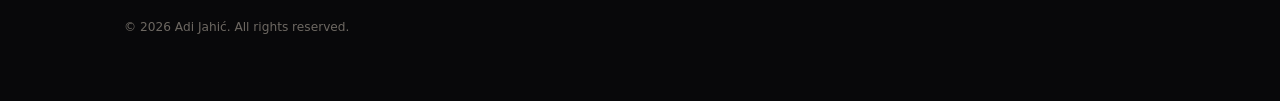
==== commit 64269796: "Larger photo-led home hero" ====
--- a/index.html
+++ b/index.html
@@ -18,7 +18,7 @@
 <meta property="og:title" content="Yesterday, Nothing In My Life Changed">
 <meta property="og:description" content="A raucous taxi driver pursues his musician dreams alongside his late friend's niece. A new feature written and directed by Adi Jahić.">
 <meta property="og:image" content="images/ynimlc-poster-cropped.jpg">
-<link rel="stylesheet" href="css/styles.css?v=202610021430">
+<link rel="stylesheet" href="css/styles.css?v=202610021434">
 </head>
 <body>
 
@@ -44,7 +44,7 @@
 
   <!-- ======================= PHOTO ======================= -->
   <section class="photo-hero">
-    <img src="images/home-hero.jpg" alt="Adi Jahić and Max Tanzer sitting in a diner booth" width="1800" height="907">
+    <img src="images/home-hero.jpg" alt="Adi Jahić and Max Tanzer sitting in a diner booth" width="1800" height="879">
     <div class="wrap">
       <p class="photo-hero-caption">Adi Jahić (left), writer/director, with cinematographer Max Tanzer on the set of <em>Yesterday, Nothing In My Life Changed</em>.</p>
     </div>
--- a/css/styles.css
+++ b/css/styles.css
@@ -145,9 +145,9 @@
 .photo-hero img {
   display: block;
   width: 100%;
-  aspect-ratio: 1800 / 907;
-  max-height: max(280px, calc(100vh - 270px));
-  max-height: max(280px, calc(100svh - 270px));
+  aspect-ratio: 1800 / 879;
+  max-height: max(280px, calc(1.15 * (100vh - 270px)));
+  max-height: max(280px, calc(1.15 * (100svh - 270px)));
   object-fit: cover;
   object-position: center top;
 }
@@ -163,7 +163,7 @@
   color: var(--text-muted);
   text-align: center;
   margin: 14px 0 0;
-  padding-bottom: clamp(14px, 1.8vw, 22px);
+  padding-bottom: clamp(8px, 1vw, 14px);
 }
 
 /* --------------------------------------------------------------------------
@@ -187,7 +187,7 @@
 .hero-inner {
   max-width: var(--maxw);
   margin-inline: auto;
-  padding: clamp(30px, 5vw, 66px) 24px clamp(32px, 4.2vw, 52px);
+  padding: clamp(22px, 3.2vw, 44px) 24px clamp(32px, 4.2vw, 52px);
   display: grid;
   grid-template-columns: minmax(0, 1fr) minmax(240px, 340px);
   gap: clamp(32px, 6vw, 72px);
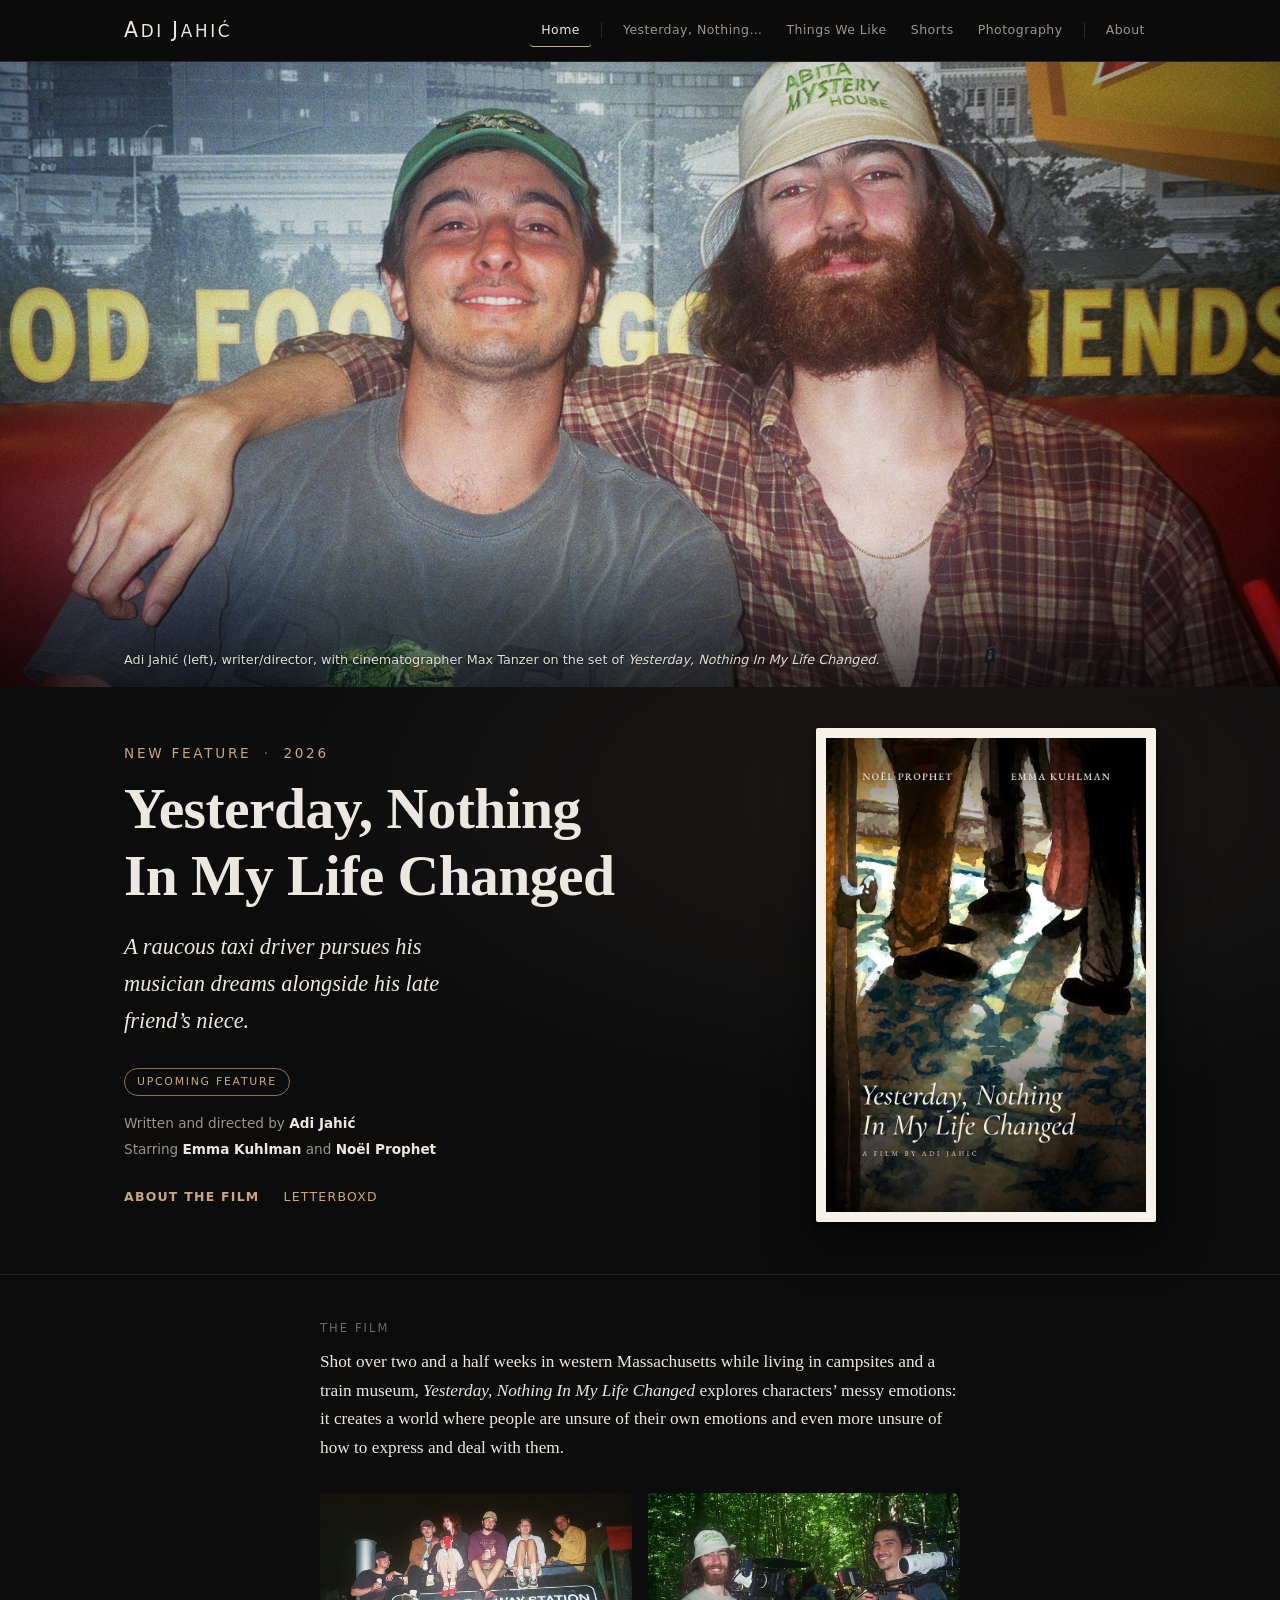
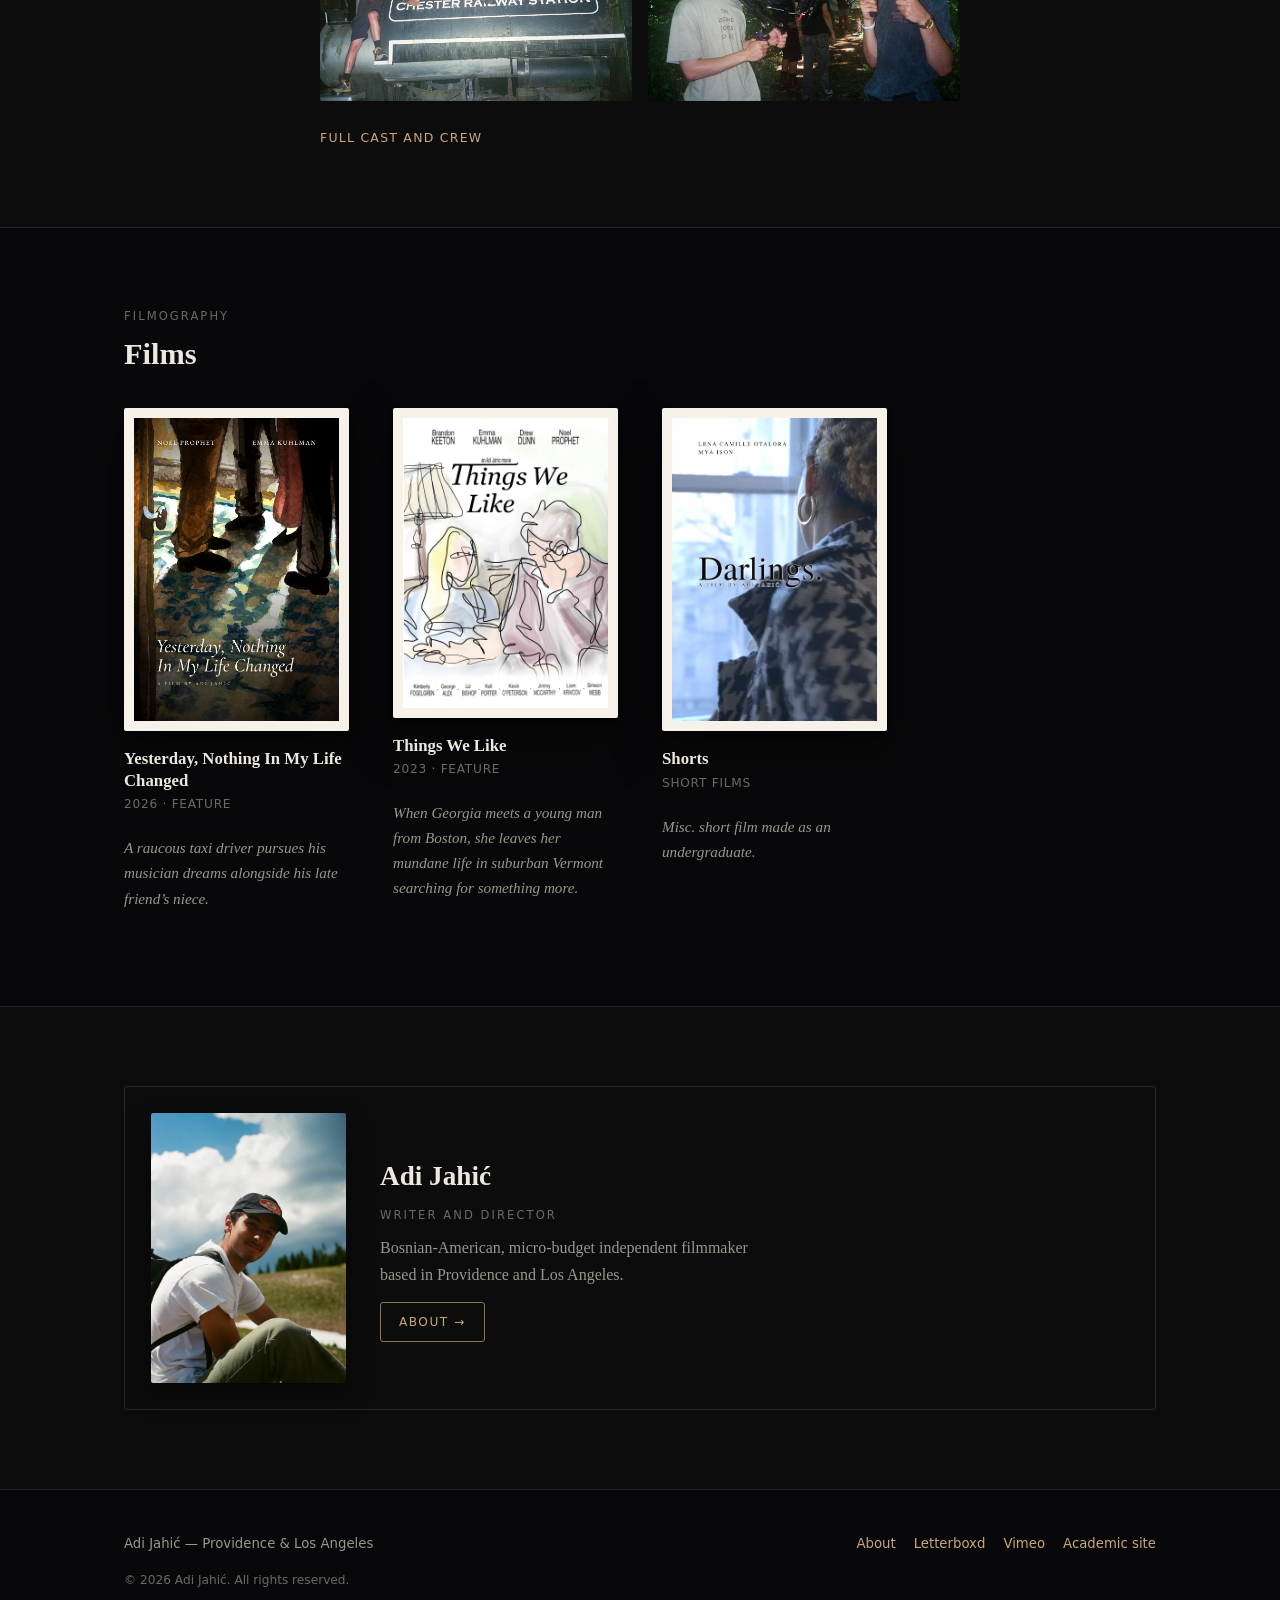
==== commit 2e45411e: "Photo-led home hero with overlaid caption on wide screens" ====
--- a/index.html
+++ b/index.html
@@ -18,7 +18,7 @@
 <meta property="og:title" content="Yesterday, Nothing In My Life Changed">
 <meta property="og:description" content="A raucous taxi driver pursues his musician dreams alongside his late friend's niece. A new feature written and directed by Adi Jahić.">
 <meta property="og:image" content="images/ynimlc-poster-cropped.jpg">
-<link rel="stylesheet" href="css/styles.css?v=202610021434">
+<link rel="stylesheet" href="css/styles.css?v=202610021451">
 </head>
 <body>
 
--- a/css/styles.css
+++ b/css/styles.css
@@ -139,17 +139,18 @@
    Home photo band — the two of us, full bleed, before anything about the film
    -------------------------------------------------------------------------- */
 
-/* Full strip when the window is tall enough; on shorter windows the band
-   gives up height so the top of the new feature is always on the first
-   screen. Pinned to the top so only the bottom (shirt, chest) is ever lost. */
+/* Full strip when the window is tall enough. On shorter windows the band
+   gives up just enough height to keep "New feature" on the first screen.
+   10% takes a tenth of any trim off the top and the rest off the bottom,
+   so the hats keep their headroom and only the shirts give way. */
 .photo-hero img {
   display: block;
   width: 100%;
   aspect-ratio: 1800 / 879;
-  max-height: max(280px, calc(1.15 * (100vh - 270px)));
-  max-height: max(280px, calc(1.15 * (100svh - 270px)));
+  max-height: max(280px, calc(100vh - 184px));
+  max-height: max(280px, calc(100svh - 184px));
   object-fit: cover;
-  object-position: center top;
+  object-position: center 10%;
 }
 /* A phone is too narrow for the full strip to have any presence, so there the
    box is deeper and the sides give instead. */
@@ -164,6 +165,31 @@
   text-align: center;
   margin: 14px 0 0;
   padding-bottom: clamp(8px, 1vw, 14px);
+}
+/* Wider than a phone: the caption moves onto the photo, bottom left on the
+   page's own left edge, over a soft fade so it reads against the shirts. */
+@media (min-width: 641px) {
+  .photo-hero { position: relative; }
+  .photo-hero::after {
+    content: "";
+    position: absolute;
+    left: 0; right: 0; bottom: 0;
+    height: min(150px, 40%);
+    background: linear-gradient(to bottom, rgba(0, 0, 0, 0), rgba(0, 0, 0, 0.62));
+    pointer-events: none;
+  }
+  .photo-hero .wrap {
+    position: absolute;
+    left: 0; right: 0; bottom: 0;
+    z-index: 1;
+  }
+  .photo-hero-caption {
+    text-align: left;
+    color: rgba(246, 242, 234, 0.9);
+    text-shadow: 0 1px 2px rgba(0, 0, 0, 0.6);
+    margin: 0;
+    padding-bottom: 16px;
+  }
 }
 
 /* --------------------------------------------------------------------------
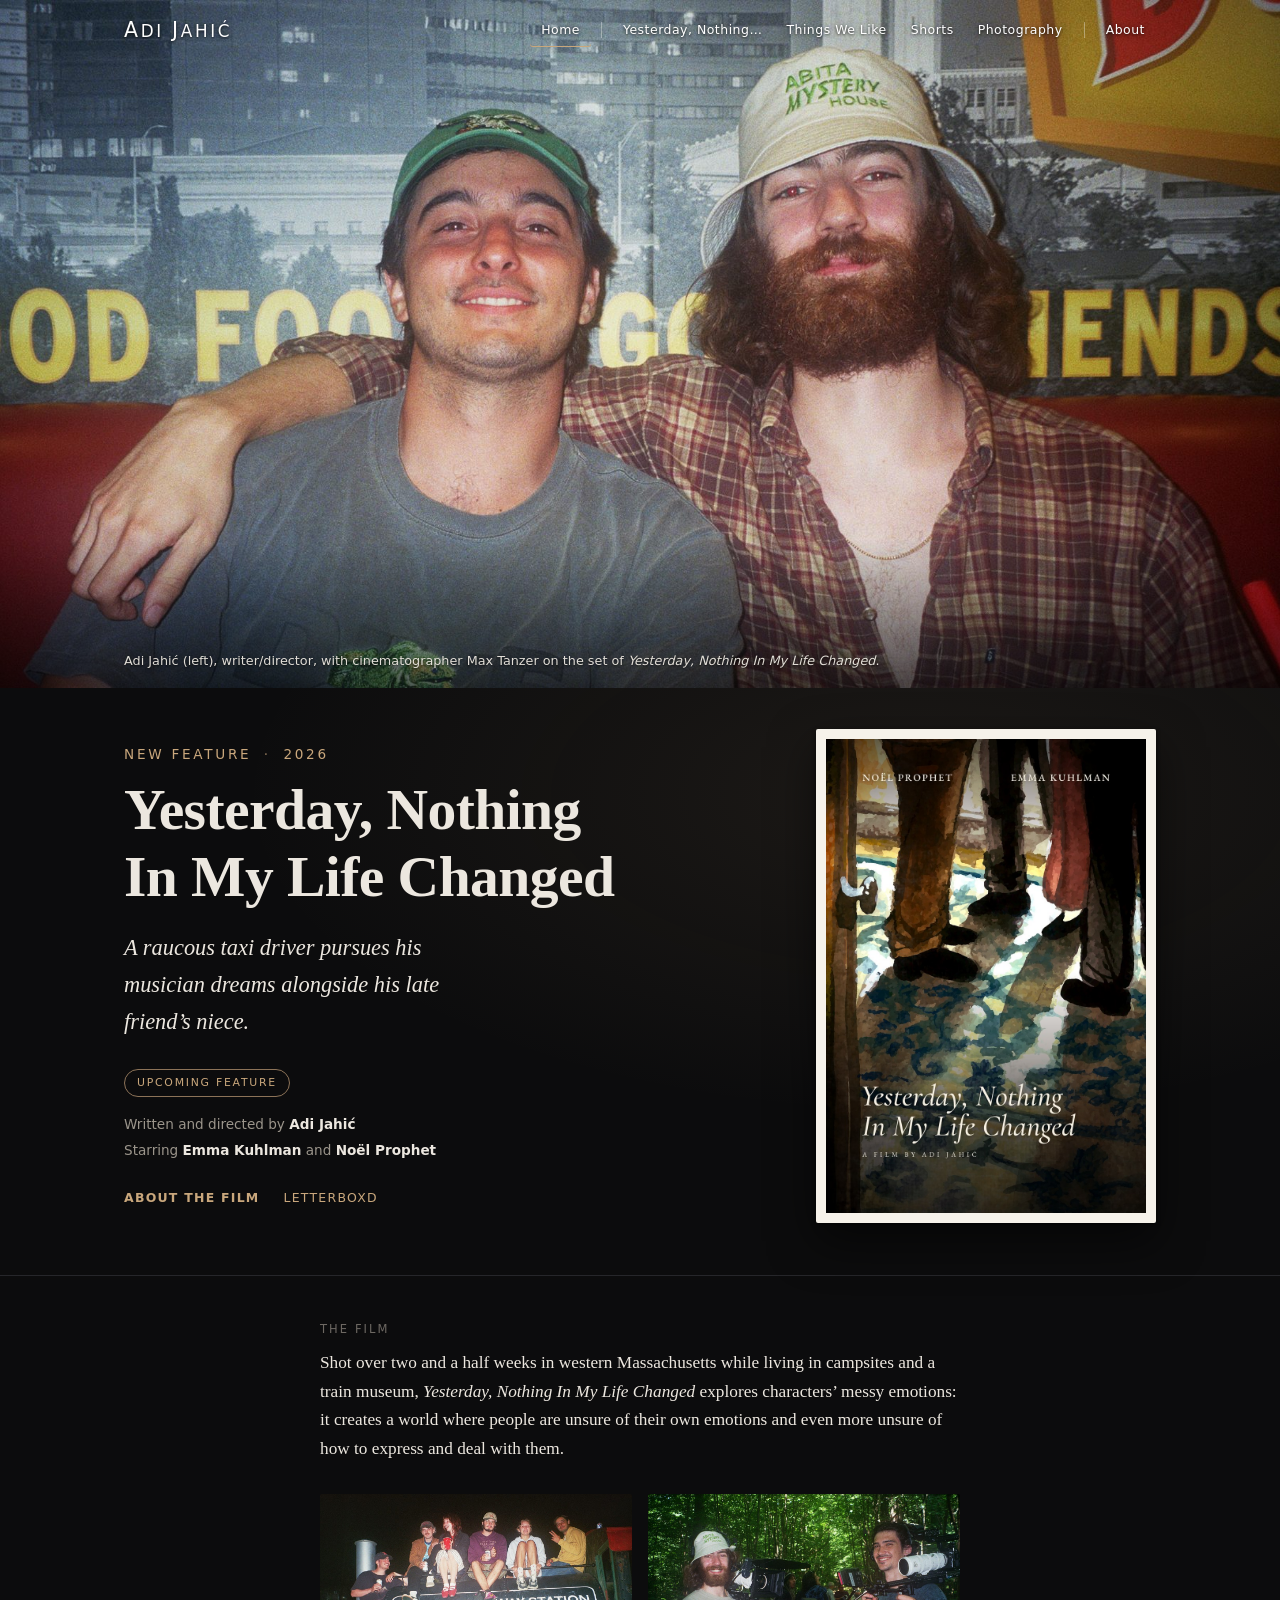
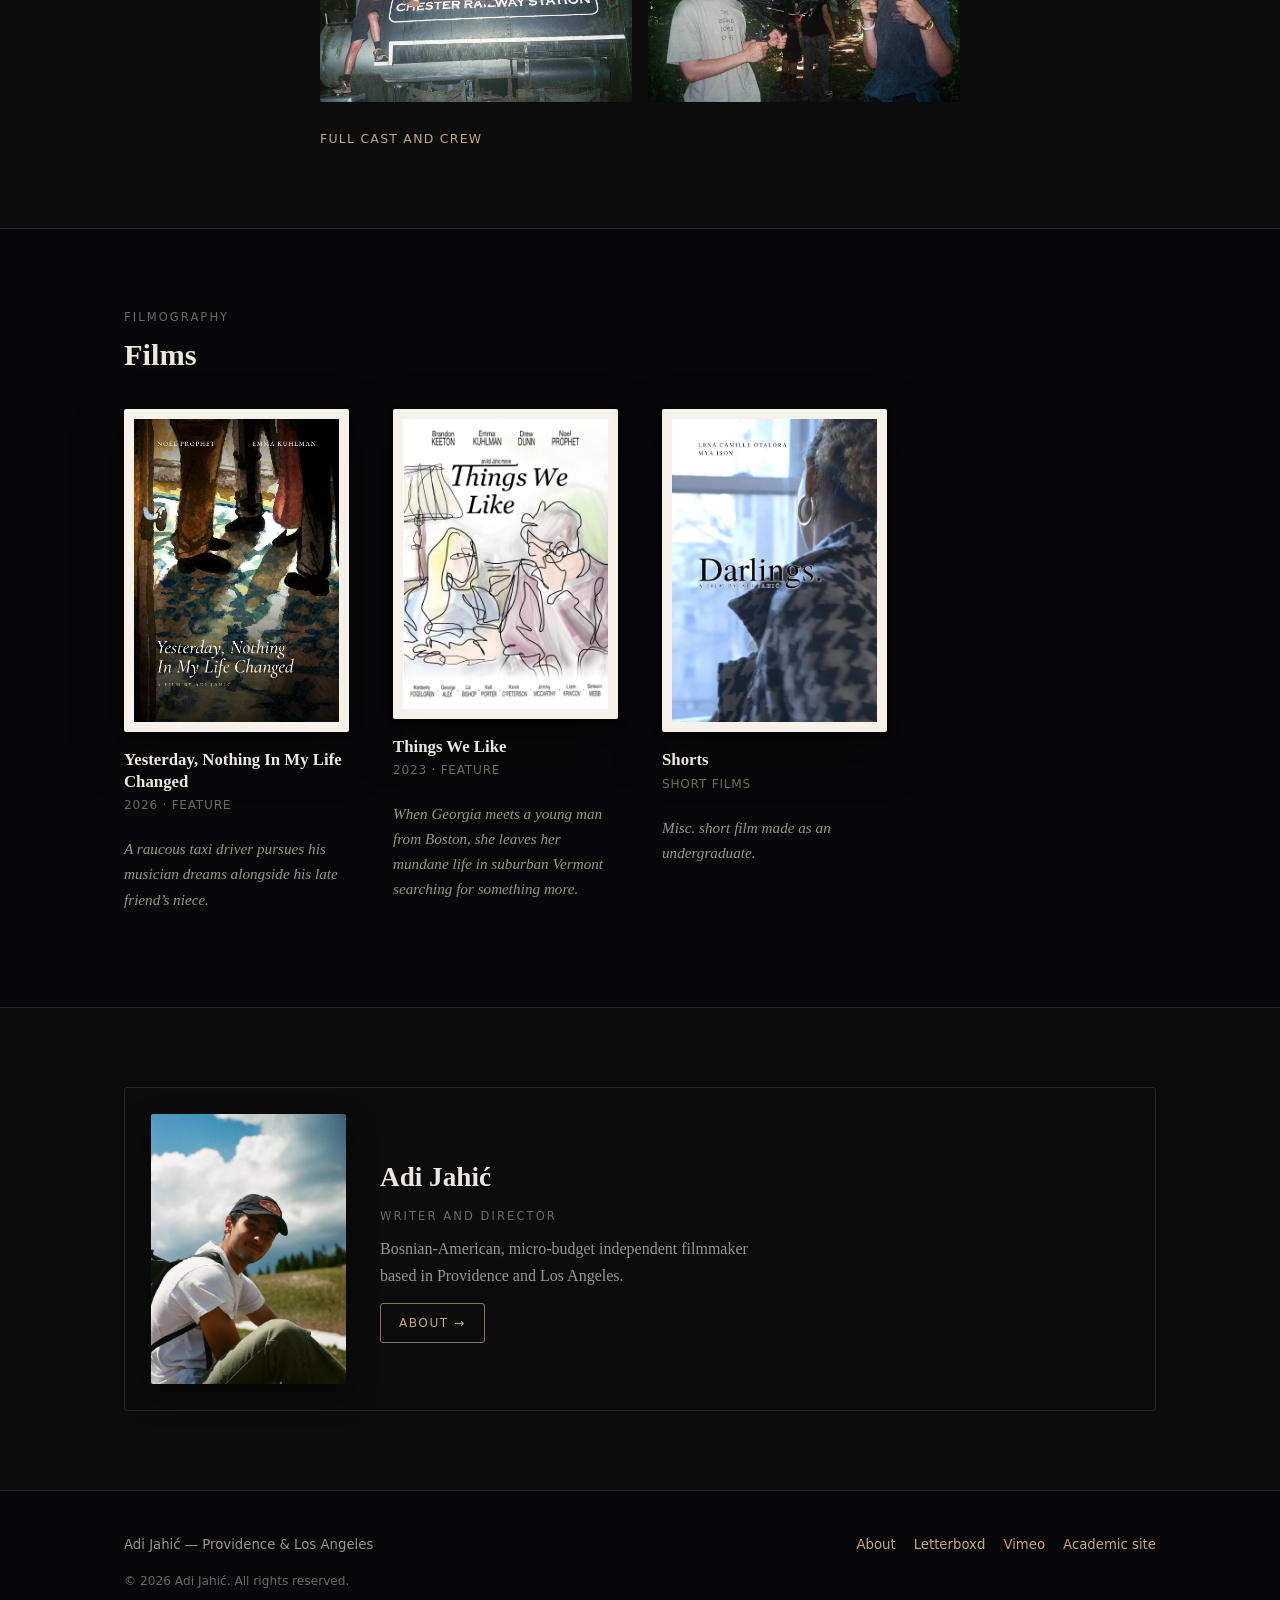
==== commit 2f72192d: "Home: nav floats over the photo on wide screens" ====
--- a/index.html
+++ b/index.html
@@ -18,7 +18,7 @@
 <meta property="og:title" content="Yesterday, Nothing In My Life Changed">
 <meta property="og:description" content="A raucous taxi driver pursues his musician dreams alongside his late friend's niece. A new feature written and directed by Adi Jahić.">
 <meta property="og:image" content="images/ynimlc-poster-cropped.jpg">
-<link rel="stylesheet" href="css/styles.css?v=202610021451">
+<link rel="stylesheet" href="css/styles.css?v=202610021731">
 </head>
 <body>
 
@@ -44,7 +44,7 @@
 
   <!-- ======================= PHOTO ======================= -->
   <section class="photo-hero">
-    <img src="images/home-hero.jpg" alt="Adi Jahić and Max Tanzer sitting in a diner booth" width="1800" height="879">
+    <img src="images/home-hero.jpg" alt="Adi Jahić and Max Tanzer sitting in a diner booth" width="1800" height="967">
     <div class="wrap">
       <p class="photo-hero-caption">Adi Jahić (left), writer/director, with cinematographer Max Tanzer on the set of <em>Yesterday, Nothing In My Life Changed</em>.</p>
     </div>
@@ -165,6 +165,6 @@
   </div>
 </footer>
 
-<script src="js/site.js"></script>
+<script src="js/site.js?v=202610021731"></script>
 </body>
 </html>
--- a/css/styles.css
+++ b/css/styles.css
@@ -141,16 +141,16 @@
 
 /* Full strip when the window is tall enough. On shorter windows the band
    gives up just enough height to keep "New feature" on the first screen.
-   10% takes a tenth of any trim off the top and the rest off the bottom,
-   so the hats keep their headroom and only the shirts give way. */
+   Pinned to the top: the file carries a strip of mural above the hats, and
+   on wide screens the nav sits on it; any trim comes off the shirts. */
 .photo-hero img {
   display: block;
   width: 100%;
-  aspect-ratio: 1800 / 879;
+  aspect-ratio: 1800 / 967;
   max-height: max(280px, calc(100vh - 184px));
   max-height: max(280px, calc(100svh - 184px));
   object-fit: cover;
-  object-position: center 10%;
+  object-position: center top;
 }
 /* A phone is too narrow for the full strip to have any presence, so there the
    box is deeper and the sides give instead. */
@@ -192,6 +192,38 @@
   }
 }
 
+/* Wide screens, home page only: the nav floats over the photo, white with a
+   light shadow, and turns back into the normal solid bar once the page has
+   scrolled past the photo (site.js adds .is-overlay / .is-solid). Without
+   JavaScript the ordinary sticky bar is used. Below 861px the hamburger menu
+   takes over, so the bar stays solid there. */
+@media (min-width: 861px) {
+  .site-header.is-overlay {
+    position: fixed;
+    left: 0; right: 0; top: 0;
+    transition: background-color 0.25s ease, border-color 0.25s ease;
+  }
+  .site-header.is-overlay:not(.is-solid) {
+    background: transparent;
+    -webkit-backdrop-filter: none;
+    backdrop-filter: none;
+    border-bottom-color: transparent;
+  }
+  .site-header.is-overlay:not(.is-solid) .brand,
+  .site-header.is-overlay:not(.is-solid) .nav-links a {
+    color: #fff;
+    text-shadow: 0 1px 3px rgba(0, 0, 0, 0.7), 0 0 8px rgba(0, 0, 0, 0.45);
+  }
+  .site-header.is-overlay:not(.is-solid) .nav-links a { font-weight: 500; }
+  .site-header.is-overlay:not(.is-solid) .nav-links a:hover { background: rgba(0, 0, 0, 0.25); }
+  .site-header.is-overlay:not(.is-solid) .nav-sep { background: rgba(255, 255, 255, 0.35); }
+  /* the header no longer takes up room, so the photo gets its 62px back */
+  .site-header.is-overlay ~ main .photo-hero img {
+    max-height: max(280px, calc(100vh - 122px));
+    max-height: max(280px, calc(100svh - 122px));
+  }
+}
+
 /* --------------------------------------------------------------------------
    Home hero — the new feature
    -------------------------------------------------------------------------- */
